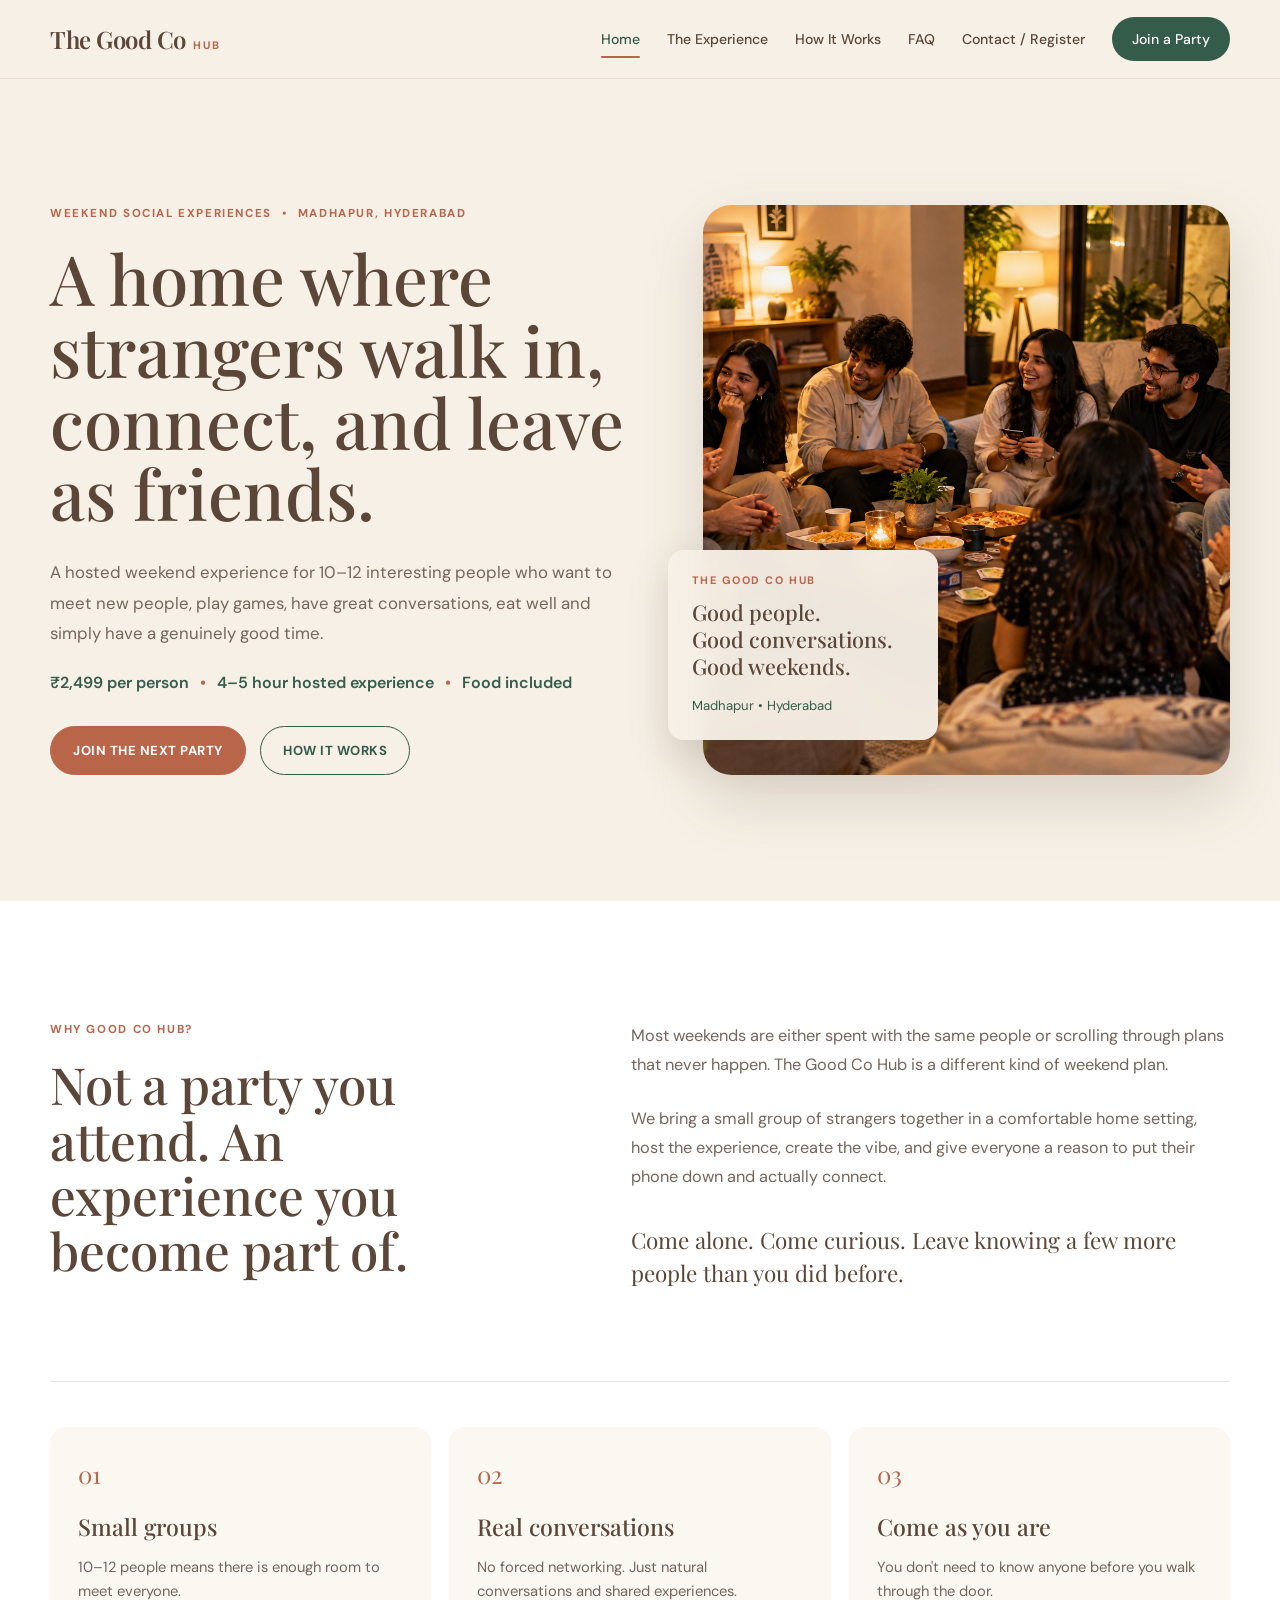
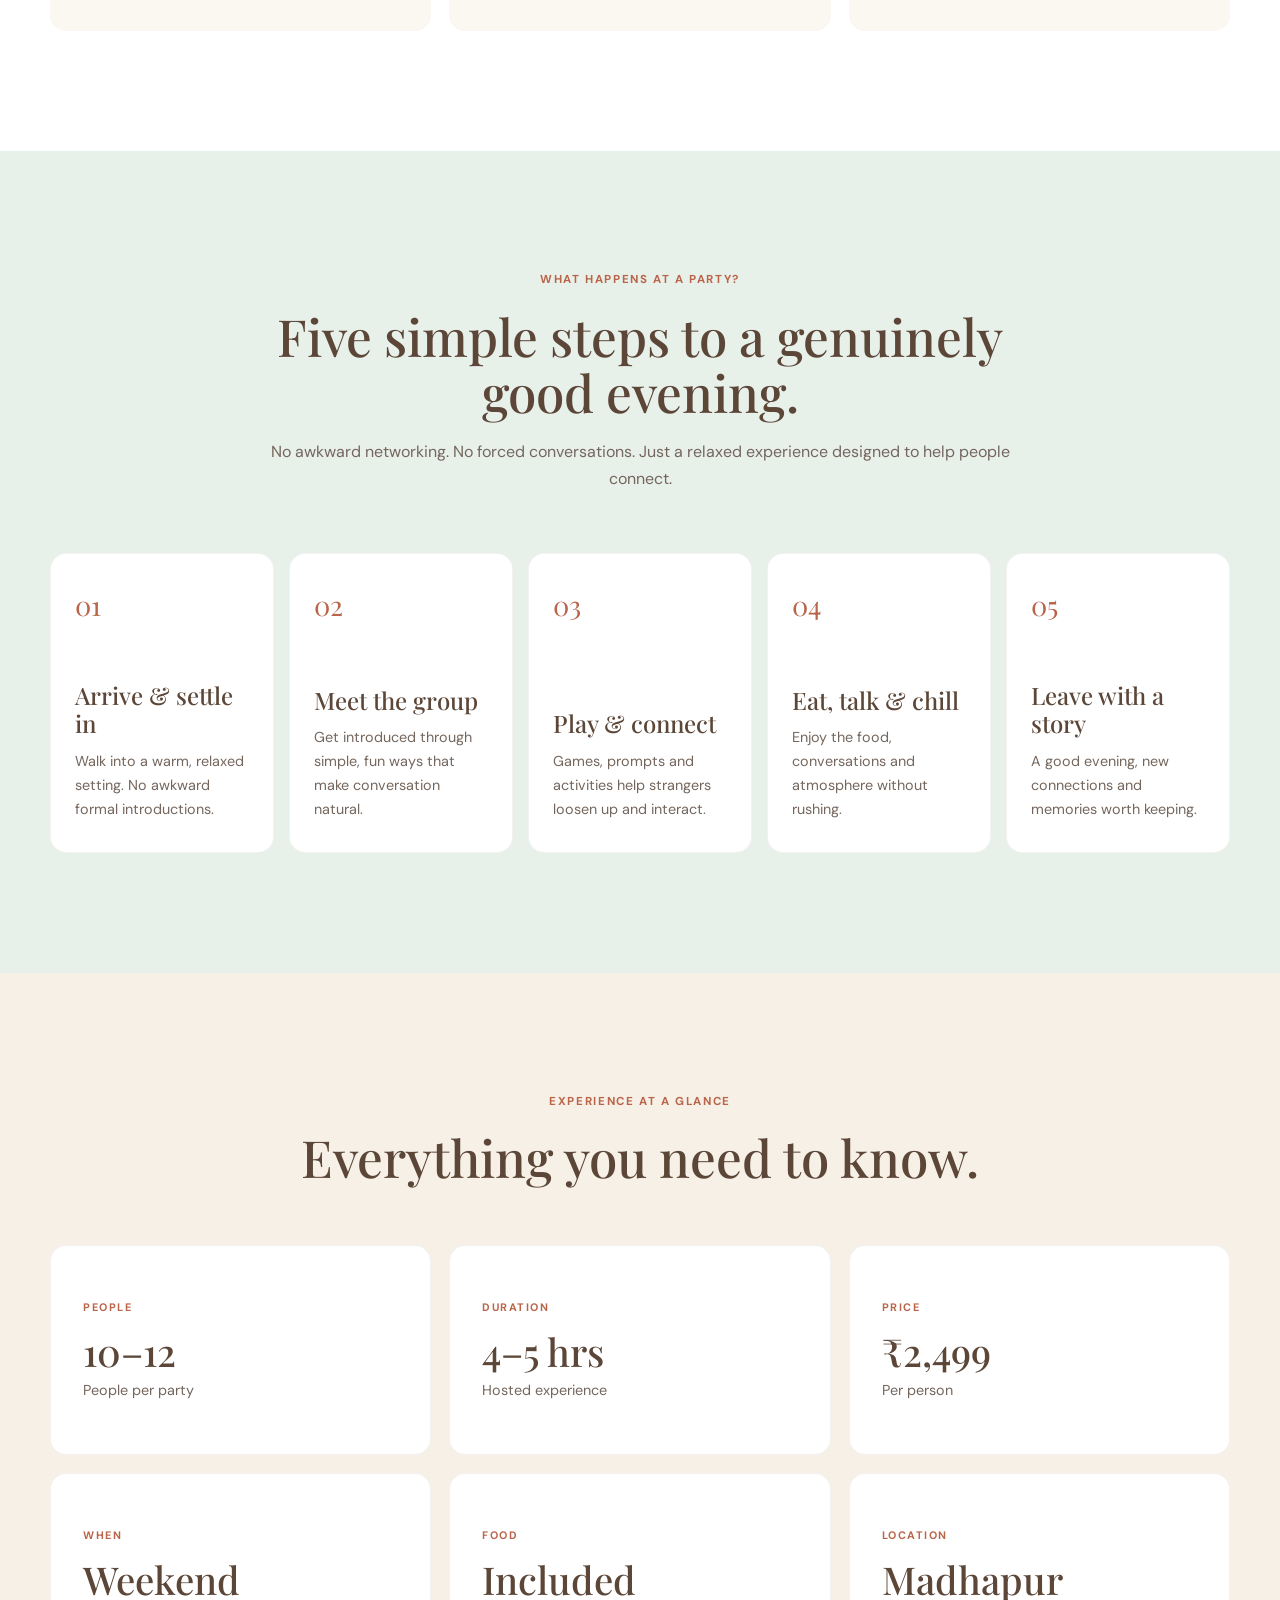
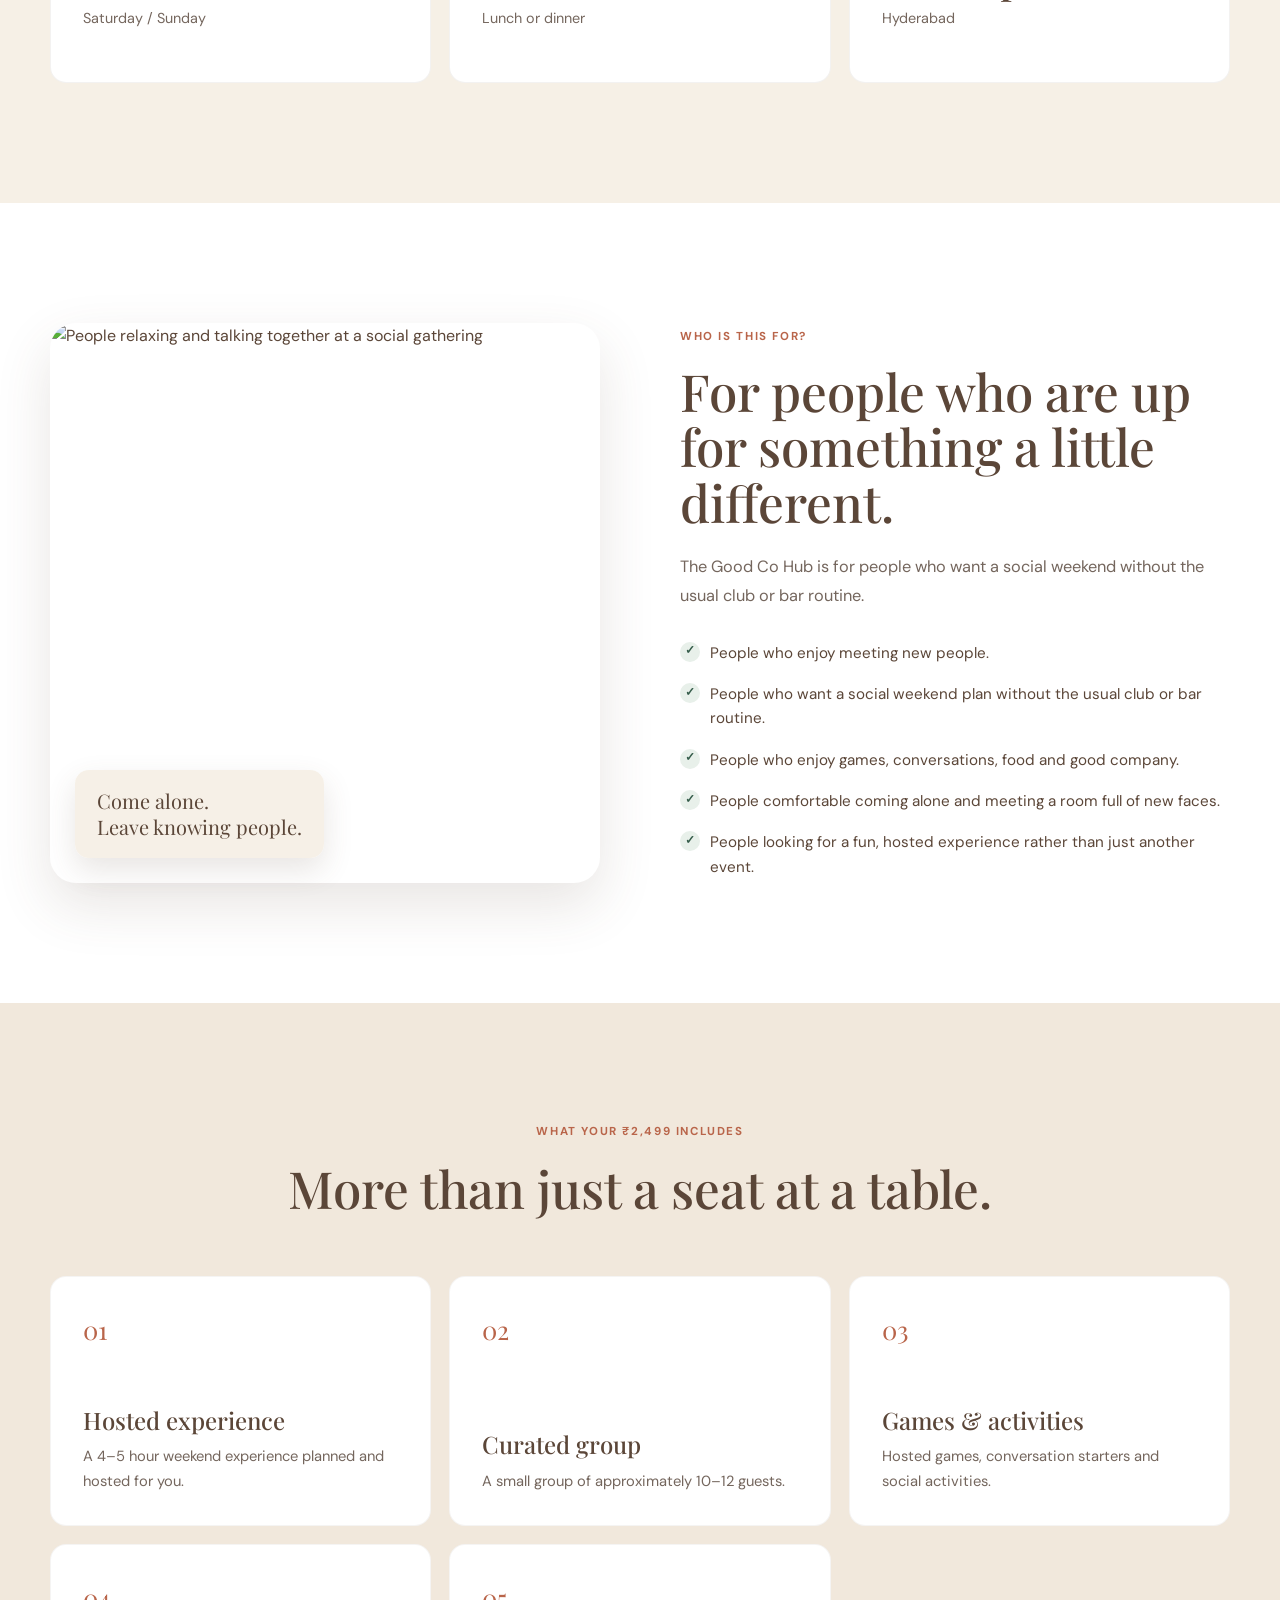
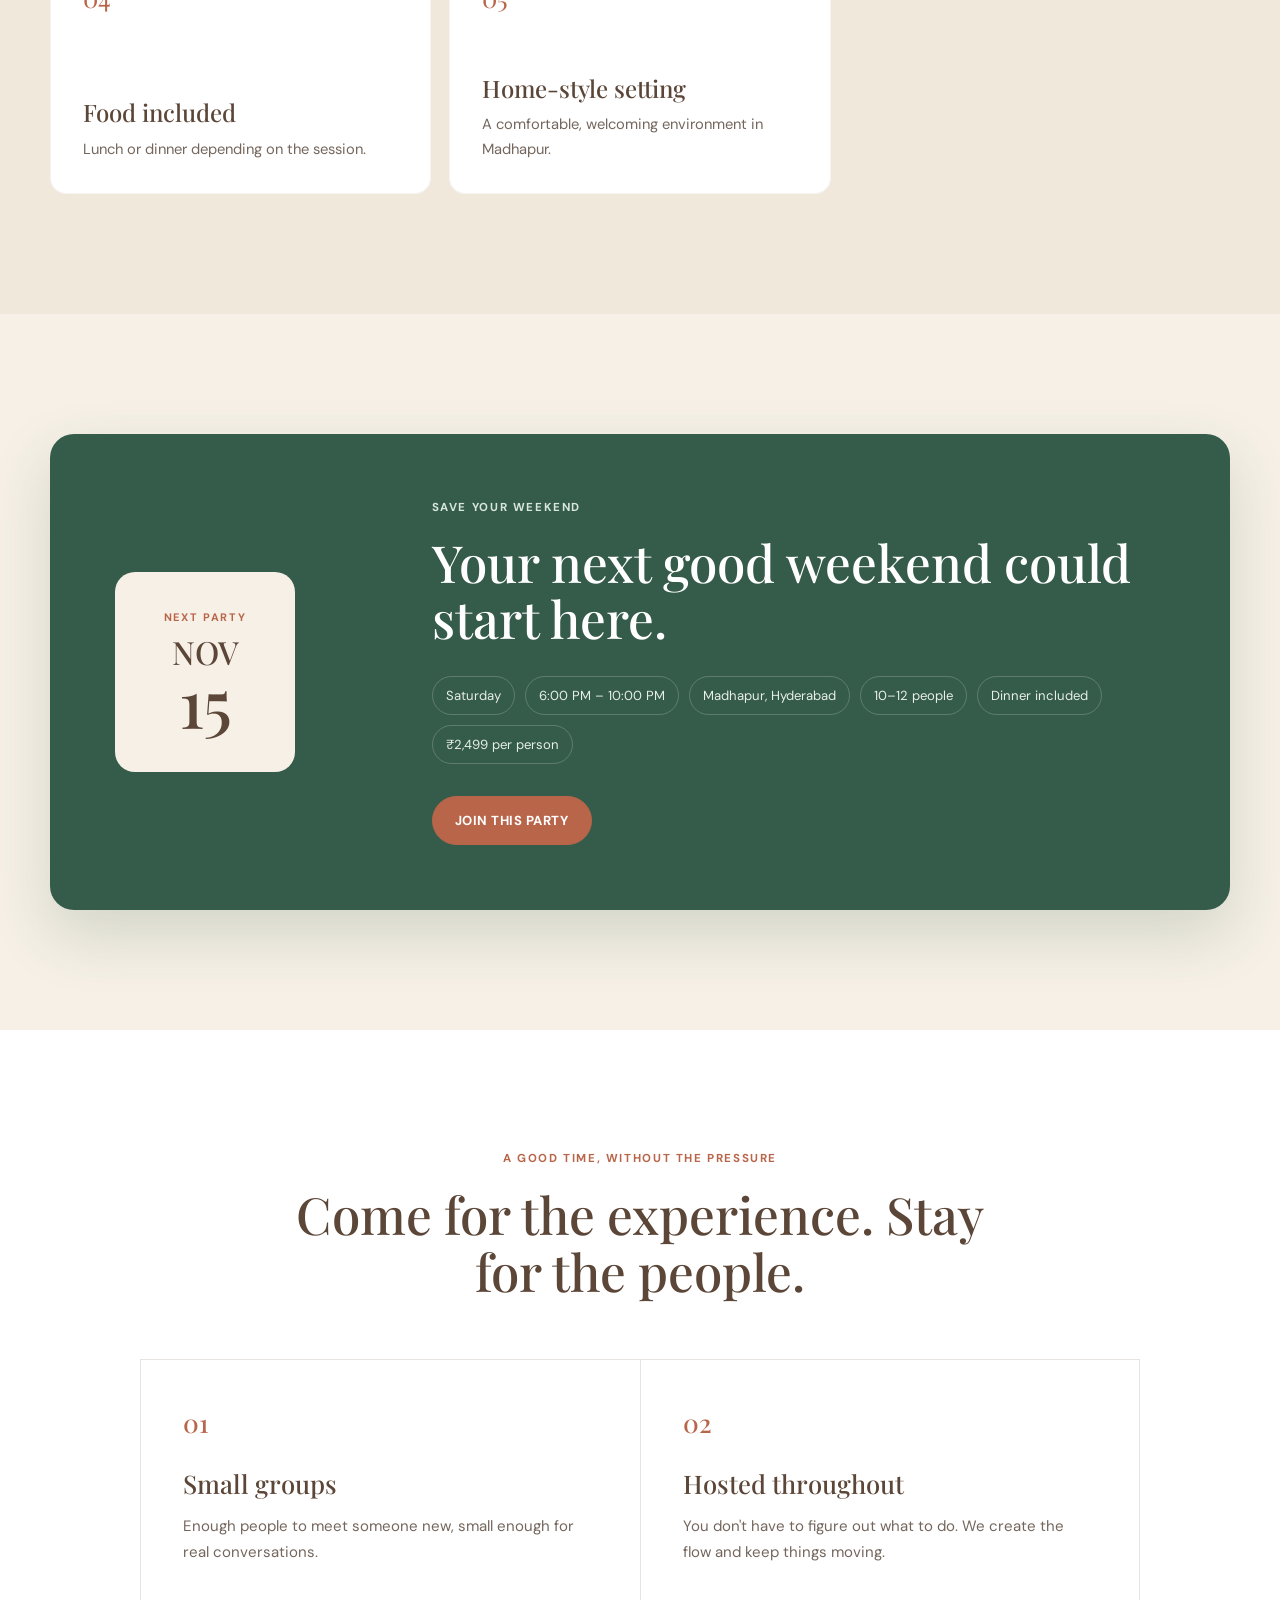
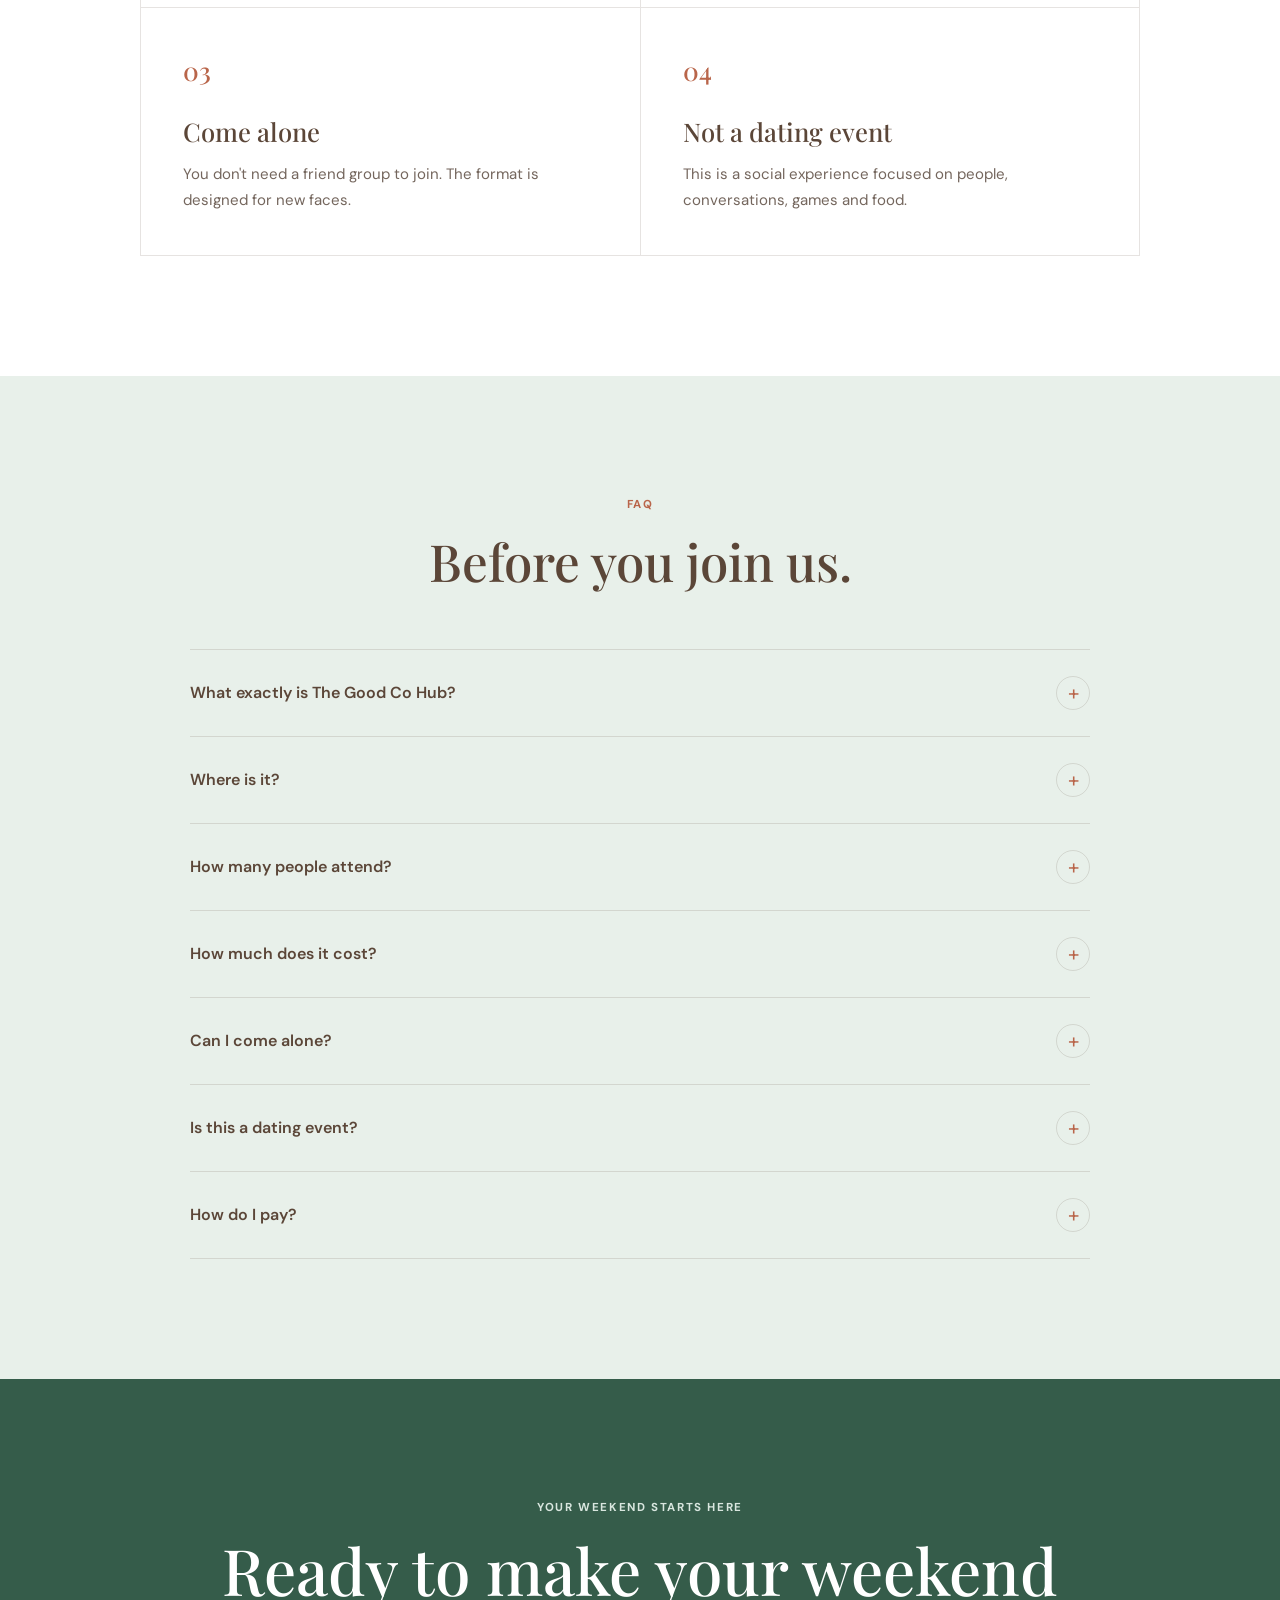
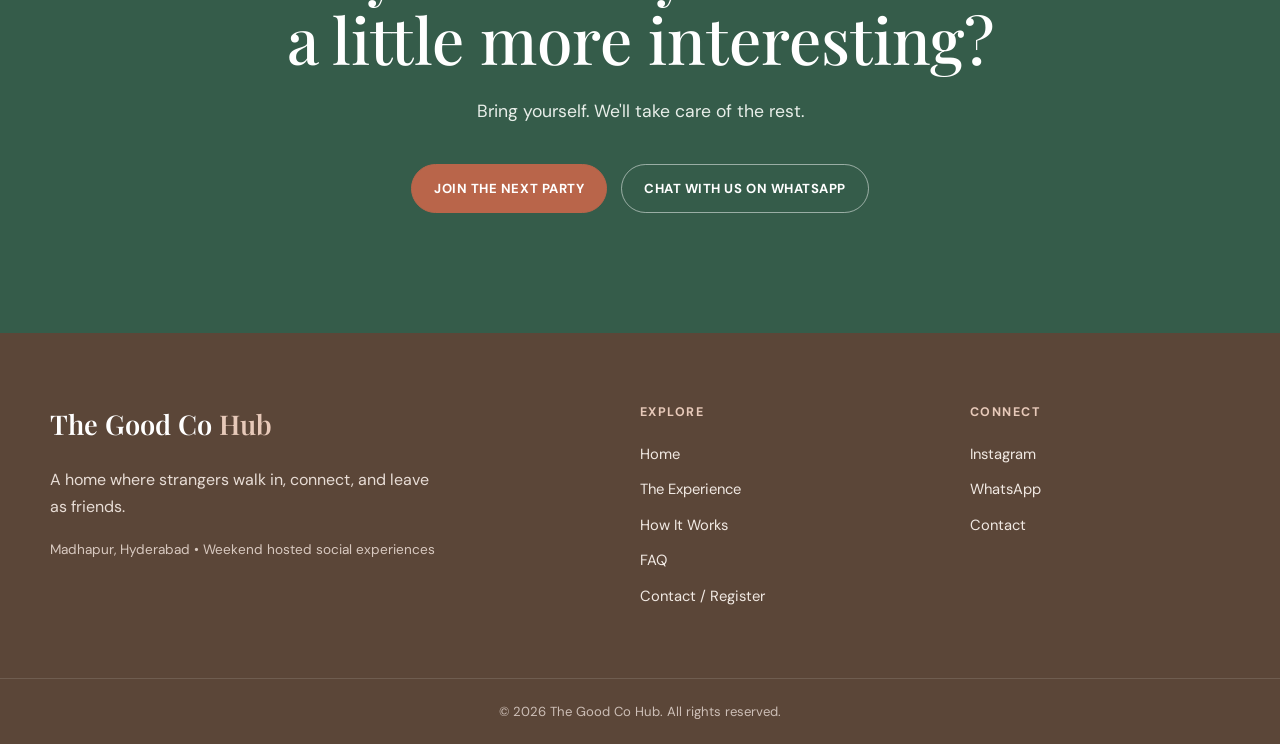
==== index.html @ 19912fc6 "Initial Good Co Hub website" ====
<!DOCTYPE html>
<html lang="en">

<head>

    <meta charset="UTF-8">

    <meta
        name="viewport"
        content="width=device-width, initial-scale=1.0"
    >

    <meta
        name="description"
        content="The Good Co Hub — weekend hosted social experiences in Madhapur, Hyderabad."
    >

    <title>The Good Co Hub | Weekend Social Experiences</title>


    <!-- Google Fonts -->

    <link
        rel="preconnect"
        href="https://fonts.googleapis.com"
    >

    <link
        rel="preconnect"
        href="https://fonts.gstatic.com"
        crossorigin
    >

    <link
        href="https://fonts.googleapis.com/css2?family=DM+Sans:wght@400;500;600;700&family=Playfair+Display:wght@500;600&display=swap"
        rel="stylesheet"
    >


    <!-- Main CSS -->

    <link rel="stylesheet" href="css/style.css">
    <link rel="stylesheet" href="css/responsive.css">

</head>


<body>


    <!-- =====================================================
         NAVBAR
    ====================================================== -->

    <header class="navbar">

        <div class="container nav-container">


            <!-- Logo -->

            <a
                href="index.html"
                class="brand"
            >

                <span>
                    The Good Co
                </span>

                <strong>
                    HUB
                </strong>

            </a>


            <!-- Navigation -->

            <nav class="nav-menu">

                <a
                    href="index.html"
                    class="active"
                >
                    Home
                </a>

                <a href="experience.html">
                    The Experience
                </a>

                <a href="how-it-works.html">
                    How It Works
                </a>

                <a href="faq.html">
                    FAQ
                </a>

                <a href="contact.html">
                    Contact / Register
                </a>

                <a
                    href="contact.html"
                    class="nav-cta"
                >
                    Join a Party
                </a>

            </nav>


            <!-- Mobile Menu -->

            <button
                class="menu-toggle"
                type="button"
                aria-label="Open menu"
                aria-expanded="false"
            >
                ☰
            </button>

        </div>

    </header>



    <!-- =====================================================
         MAIN CONTENT
    ====================================================== -->

    <main>


         <!-- =================================================
         HERO
         ================================================== -->

         <section class="hero">

            <div class="container hero-grid">


                <!-- HERO CONTENT -->

                <div class="hero-content">

                    <p class="section-eyebrow">

                        WEEKEND SOCIAL EXPERIENCES

                        <span>•</span>

                        MADHAPUR, HYDERABAD

                    </p>


                    <h1>

                        A home where strangers walk in,
                        connect, and leave as friends.

                    </h1>


                    <p class="hero-description">

                        A hosted weekend experience for
                        10–12 interesting people who want
                        to meet new people, play games,
                        have great conversations, eat well
                        and simply have a genuinely good time.

                    </p>


                    <p class="hero-price">

                        ₹2,499 per person

                        <span>•</span>

                        4–5 hour hosted experience

                        <span>•</span>

                        Food included

                    </p>


                    <!-- HERO BUTTONS -->

                    <div class="hero-buttons">

                        <a
                            href="contact.html"
                            class="btn btn-primary"
                        >
                            JOIN THE NEXT PARTY
                        </a>


                        <a
                            href="how-it-works.html"
                            class="btn btn-outline"
                        >
                            HOW IT WORKS
                        </a>

                    </div>

                </div>



                <!-- HERO IMAGE -->

                <div class="hero-visual">

                    <div class="hero-image-wrapper">

                        <img
                            src="assets/images/hero-good-co-hub.png"
                            alt="Friends sitting together, talking, eating and playing games"
                            class="hero-image"
                        >


                        <!-- Floating Card -->

                        <div class="hero-floating-card">

                            <span>
                                THE GOOD CO HUB
                            </span>


                            <strong>

                                Good people.<br>
                                Good conversations.<br>
                                Good weekends.

                            </strong>


                            <small>

                                Madhapur • Hyderabad

                            </small>

                        </div>

                    </div>

                </div>

            </div>

         </section>


 
         <!-- =================================================
         WHY GOOD CO HUB
         ================================================== -->

         <section class="concept">

            <div class="container">


                <!-- CONCEPT INTRO -->

                <div class="concept-grid">


                    <!-- LEFT -->

                    <div class="concept-heading">

                        <p class="section-eyebrow">

                            WHY GOOD CO HUB?

                        </p>


                        <h2>

                            Not a party you attend.
                            An experience you become
                            part of.

                        </h2>

                    </div>



                    <!-- RIGHT -->

                    <div class="concept-copy">

                        <p>

                            Most weekends are either spent
                            with the same people or scrolling
                            through plans that never happen.
                            The Good Co Hub is a different
                            kind of weekend plan.

                        </p>


                        <p>

                            We bring a small group of strangers
                            together in a comfortable home setting,
                            host the experience, create the vibe,
                            and give everyone a reason to put
                            their phone down and actually connect.

                        </p>


                        <p class="concept-closing">

                            Come alone. Come curious.
                            Leave knowing a few more people
                            than you did before.

                        </p>

                    </div>

                </div>



                <!-- CONCEPT HIGHLIGHTS -->

                <div class="concept-highlights">


                    <!-- CARD 01 -->

                    <div class="concept-highlight">

                        <span>
                            01
                        </span>

                        <h3>
                            Small groups
                        </h3>

                        <p>

                            10–12 people means there is
                            enough room to meet everyone.

                        </p>

                    </div>



                    <!-- CARD 02 -->

                    <div class="concept-highlight">

                        <span>
                            02
                        </span>

                        <h3>
                            Real conversations
                        </h3>

                        <p>

                            No forced networking.
                            Just natural conversations
                            and shared experiences.

                        </p>

                    </div>



                    <!-- CARD 03 -->

                    <div class="concept-highlight">

                        <span>
                            03
                        </span>

                        <h3>
                            Come as you are
                        </h3>

                        <p>

                            You don't need to know anyone
                            before you walk through the door.

                        </p>

                    </div>

                </div>

            </div>

         </section>
         <!-- =====================================================
         WHAT HAPPENS AT A PARTY?
         ====================================================== -->

         <section class="party-flow">

    <div class="container">


        <!-- SECTION HEADING -->

        <div class="section-heading centered">

            <p class="section-eyebrow">
                WHAT HAPPENS AT A PARTY?
            </p>

            <h2>
                Five simple steps to a genuinely good evening.
            </h2>

            <p>
                No awkward networking. No forced conversations.
                Just a relaxed experience designed to help people connect.
            </p>

        </div>



        <!-- PARTY STEPS -->

        <div class="party-grid">


            <!-- STEP 01 -->

            <article class="party-card">

                <span class="party-number">
                    01
                </span>

                <h3>
                    Arrive & settle in
                </h3>

                <p>
                    Walk into a warm, relaxed setting.
                    No awkward formal introductions.
                </p>

            </article>



            <!-- STEP 02 -->

            <article class="party-card">

                <span class="party-number">
                    02
                </span>

                <h3>
                    Meet the group
                </h3>

                <p>
                    Get introduced through simple,
                    fun ways that make conversation natural.
                </p>

            </article>



            <!-- STEP 03 -->

            <article class="party-card">

                <span class="party-number">
                    03
                </span>

                <h3>
                    Play & connect
                </h3>

                <p>
                    Games, prompts and activities help
                    strangers loosen up and interact.
                </p>

            </article>



            <!-- STEP 04 -->

            <article class="party-card">

                <span class="party-number">
                    04
                </span>

                <h3>
                    Eat, talk & chill
                </h3>

                <p>
                    Enjoy the food, conversations and
                    atmosphere without rushing.
                </p>

            </article>



            <!-- STEP 05 -->

            <article class="party-card">

                <span class="party-number">
                    05
                </span>

                <h3>
                    Leave with a story
                </h3>

                <p>
                    A good evening, new connections
                    and memories worth keeping.
                </p>

            </article>

        </div>

    </div>

         </section>


         <!-- =====================================================
         EXPERIENCE AT A GLANCE
         ====================================================== -->

         <section class="glance">

    <div class="container">


        <!-- SECTION HEADING -->

        <div class="section-heading centered">

            <p class="section-eyebrow">
                EXPERIENCE AT A GLANCE
            </p>

            <h2>
                Everything you need to know.
            </h2>

        </div>


        <!-- GLANCE CARDS -->

        <div class="glance-grid">


            <!-- PEOPLE -->

            <article class="glance-card">

                <span>
                    PEOPLE
                </span>

                <h3>
                    10–12
                </h3>

                <p>
                    People per party
                </p>

            </article>


            <!-- DURATION -->

            <article class="glance-card">

                <span>
                    DURATION
                </span>

                <h3>
                    4–5 hrs
                </h3>

                <p>
                    Hosted experience
                </p>

            </article>


            <!-- PRICE -->

            <article class="glance-card">

                <span>
                    PRICE
                </span>

                <h3>
                    ₹2,499
                </h3>

                <p>
                    Per person
                </p>

            </article>


            <!-- WHEN -->

            <article class="glance-card">

                <span>
                    WHEN
                </span>

                <h3>
                    Weekend
                </h3>

                <p>
                    Saturday / Sunday
                </p>

            </article>


            <!-- FOOD -->

            <article class="glance-card">

                <span>
                    FOOD
                </span>

                <h3>
                    Included
                </h3>

                <p>
                    Lunch or dinner
                </p>

            </article>


            <!-- LOCATION -->

            <article class="glance-card">

                <span>
                    LOCATION
                </span>

                <h3>
                    Madhapur
                </h3>

                <p>
                    Hyderabad
                </p>

            </article>

        </div>

    </div>

         </section>


         <!-- =====================================================
         WHO IS THIS FOR?
         ====================================================== -->

         <section class="audience">

    <div class="container audience-grid">


        <!-- IMAGE -->

        <div class="audience-visual">

            <div class="audience-photo">

                <img
                    src="assets/images/audience-good-co-hub.png"
                    alt="People relaxing and talking together at a social gathering"
                >

                <div class="audience-photo-caption">

                    Come alone.<br>
                    Leave knowing people.

                </div>

            </div>

        </div>



        <!-- CONTENT -->

        <div class="audience-content">

            <p class="section-eyebrow">
                WHO IS THIS FOR?
            </p>


            <h2>
                For people who are up for
                something a little different.
            </h2>


            <p class="audience-intro">

                The Good Co Hub is for people who want
                a social weekend without the usual club
                or bar routine.

            </p>


            <ul class="audience-list">

                <li>
                    People who enjoy meeting new people.
                </li>

                <li>
                    People who want a social weekend plan
                    without the usual club or bar routine.
                </li>

                <li>
                    People who enjoy games, conversations,
                    food and good company.
                </li>

                <li>
                    People comfortable coming alone and
                    meeting a room full of new faces.
                </li>

                <li>
                    People looking for a fun, hosted
                    experience rather than just another event.
                </li>

            </ul>

        </div>

    </div>

         </section>

         <!-- =====================================================
         WHAT YOUR ₹2,499 INCLUDES
         ====================================================== -->

         <section class="included">

    <div class="container">


        <!-- SECTION HEADING -->

        <div class="section-heading centered">

            <p class="section-eyebrow">
                WHAT YOUR ₹2,499 INCLUDES
            </p>

            <h2>
                More than just a seat at a table.
            </h2>

        </div>


        <!-- INCLUDED GRID -->

        <div class="included-grid">


            <!-- 01 -->

            <article class="included-card">

                <span class="included-number">
                    01
                </span>

                <h3>
                    Hosted experience
                </h3>

                <p>
                    A 4–5 hour weekend experience
                    planned and hosted for you.
                </p>

            </article>


            <!-- 02 -->

            <article class="included-card">

                <span class="included-number">
                    02
                </span>

                <h3>
                    Curated group
                </h3>

                <p>
                    A small group of approximately
                    10–12 guests.
                </p>

            </article>


            <!-- 03 -->

            <article class="included-card">

                <span class="included-number">
                    03
                </span>

                <h3>
                    Games & activities
                </h3>

                <p>
                    Hosted games, conversation starters
                    and social activities.
                </p>

            </article>


            <!-- 04 -->

            <article class="included-card">

                <span class="included-number">
                    04
                </span>

                <h3>
                    Food included
                </h3>

                <p>
                    Lunch or dinner depending
                    on the session.
                </p>

            </article>


            <!-- 05 -->

            <article class="included-card">

                <span class="included-number">
                    05
                </span>

                <h3>
                    Home-style setting
                </h3>

                <p>
                    A comfortable, welcoming
                    environment in Madhapur.
                </p>

            </article>

        </div>

    </div>

         </section> 
        
         <!-- =====================================================
         UPCOMING PARTY
         ====================================================== -->

         <section class="upcoming">

    <div class="container">

        <div class="upcoming-card">


            <!-- DATE -->

            <div class="upcoming-date">

                <span>
                    NEXT PARTY
                </span>

                <strong>
                    NOV
                </strong>

                <b>
                    15
                </b>

            </div>



            <!-- CONTENT -->

            <div class="upcoming-content">

                <p class="section-eyebrow">
                    SAVE YOUR WEEKEND
                </p>

                <h2>
                    Your next good weekend
                    could start here.
                </h2>


                <!-- DETAILS -->

                <div class="upcoming-details">

                    <span>
                        Saturday
                    </span>

                    <span>
                        6:00 PM – 10:00 PM
                    </span>

                    <span>
                        Madhapur, Hyderabad
                    </span>

                    <span>
                        10–12 people
                    </span>

                    <span>
                        Dinner included
                    </span>

                    <span>
                        ₹2,499 per person
                    </span>

                </div>


                <a
                    href="contact.html"
                    class="btn btn-primary"
                >
                    JOIN THIS PARTY
                </a>

            </div>

        </div>

    </div>

         </section>

         <!-- =====================================================
         TRUST / COMFORT
         ====================================================== -->

         <section class="trust">

    <div class="container">


        <!-- SECTION HEADING -->

        <div class="section-heading centered">

            <p class="section-eyebrow">
                A GOOD TIME, WITHOUT THE PRESSURE
            </p>

            <h2>
                Come for the experience.
                Stay for the people.
            </h2>

        </div>


        <!-- TRUST GRID -->

        <div class="trust-grid">


            <!-- 01 -->

            <article class="trust-item">

                <strong>
                    01
                </strong>

                <h3>
                    Small groups
                </h3>

                <p>
                    Enough people to meet someone new,
                    small enough for real conversations.
                </p>

            </article>


            <!-- 02 -->

            <article class="trust-item">

                <strong>
                    02
                </strong>

                <h3>
                    Hosted throughout
                </h3>

                <p>
                    You don't have to figure out what to do.
                    We create the flow and keep things moving.
                </p>

            </article>


            <!-- 03 -->

            <article class="trust-item">

                <strong>
                    03
                </strong>

                <h3>
                    Come alone
                </h3>

                <p>
                    You don't need a friend group to join.
                    The format is designed for new faces.
                </p>

            </article>


            <!-- 04 -->

            <article class="trust-item">

                <strong>
                    04
                </strong>

                <h3>
                    Not a dating event
                </h3>

                <p>
                    This is a social experience focused
                    on people, conversations, games and food.
                </p>

            </article>

        </div>

    </div>

         </section>

         <!-- =====================================================
         FAQ
         ====================================================== -->

         <section class="faq">

    <div class="container">


        <!-- HEADING -->

        <div class="section-heading centered">

            <p class="section-eyebrow">
                FAQ
            </p>

            <h2>
                Before you join us.
            </h2>

        </div>


        <!-- FAQ LIST -->

        <div class="faq-list">


            <!-- QUESTION 01 -->

            <div class="faq-item">

                <button
                    class="faq-question"
                    type="button"
                >

                    <span>
                        What exactly is The Good Co Hub?
                    </span>

                    <span class="faq-icon">
                        +
                    </span>

                </button>

                <div class="faq-answer">

                    <p>
                        A hosted weekend social experience
                        where a small group of strangers come
                        together to meet, play games, eat,
                        talk and have a good time in a
                        comfortable home setting.
                    </p>

                </div>

            </div>



            <!-- QUESTION 02 -->

            <div class="faq-item">

                <button
                    class="faq-question"
                    type="button"
                >

                    <span>
                        Where is it?
                    </span>

                    <span class="faq-icon">
                        +
                    </span>

                </button>

                <div class="faq-answer">

                    <p>
                        Madhapur, Hyderabad. Exact address
                        and arrival details are shared with
                        confirmed guests.
                    </p>

                </div>

            </div>



            <!-- QUESTION 03 -->

            <div class="faq-item">

                <button
                    class="faq-question"
                    type="button"
                >

                    <span>
                        How many people attend?
                    </span>

                    <span class="faq-icon">
                        +
                    </span>

                </button>

                <div class="faq-answer">

                    <p>
                        Typically 10–12 guests per
                        hosted session.
                    </p>

                </div>

            </div>



            <!-- QUESTION 04 -->

            <div class="faq-item">

                <button
                    class="faq-question"
                    type="button"
                >

                    <span>
                        How much does it cost?
                    </span>

                    <span class="faq-icon">
                        +
                    </span>

                </button>

                <div class="faq-answer">

                    <p>
                        ₹2,499 per person.
                    </p>

                </div>

            </div>



            <!-- QUESTION 05 -->

            <div class="faq-item">

                <button
                    class="faq-question"
                    type="button"
                >

                    <span>
                        Can I come alone?
                    </span>

                    <span class="faq-icon">
                        +
                    </span>

                </button>

                <div class="faq-answer">

                    <p>
                        Yes. In fact, the format is designed
                        so you can come alone and meet the
                        rest of the group.
                    </p>

                </div>

            </div>



            <!-- QUESTION 06 -->

            <div class="faq-item">

                <button
                    class="faq-question"
                    type="button"
                >

                    <span>
                        Is this a dating event?
                    </span>

                    <span class="faq-icon">
                        +
                    </span>

                </button>

                <div class="faq-answer">

                    <p>
                        No. It is a social experience.
                        The focus is on meeting people,
                        conversations, games, food and
                        having a good weekend.
                    </p>

                </div>

            </div>



            <!-- QUESTION 07 -->

            <div class="faq-item">

                <button
                    class="faq-question"
                    type="button"
                >

                    <span>
                        How do I pay?
                    </span>

                    <span class="faq-icon">
                        +
                    </span>

                </button>

                <div class="faq-answer">

                    <p>
                        For the initial version, there is
                        no payment gateway on the website.
                        Register or enquire first; once
                        your spot is confirmed, payment
                        instructions will be shared.
                    </p>

                </div>

            </div>

        </div>

    </div>

         </section>
          
         <!-- =====================================================
         FINAL CTA
         ====================================================== -->

         <section class="final-cta">

    <div class="container final-cta-content">

        <p class="section-eyebrow">
            YOUR WEEKEND STARTS HERE
        </p>

        <h2>
            Ready to make your weekend
            a little more interesting?
        </h2>

        <p>
            Bring yourself. We'll take care of the rest.
        </p>


        <div class="final-cta-buttons">

            <a
                href="contact.html"
                class="btn btn-primary"
            >
                JOIN THE NEXT PARTY
            </a>

            <a
                href="https://wa.me/916302106405"
                target="_blank"
                rel="noopener"
                class="btn btn-outline"
            >
                CHAT WITH US ON WHATSAPP
            </a>

        </div>

    </div>

         </section>

    </main>

         <!-- =====================================================
         FOOTER
         ====================================================== -->

         <footer class="site-footer">

    <div class="container footer-content">


        <!-- BRAND -->

        <div class="footer-brand">

            <a
                href="index.html"
                class="footer-logo"
            >
                The Good Co
                <span>Hub</span>
            </a>

            <p>
                A home where strangers walk in,
                connect, and leave as friends.
            </p>

            <span>
                Madhapur, Hyderabad •
                Weekend hosted social experiences
            </span>

        </div>


        <!-- LINKS -->

        <div class="footer-links">

            <h4>
                Explore
            </h4>

            <a href="index.html">
                Home
            </a>

            <a href="experience.html">
                The Experience
            </a>

            <a href="how-it-works.html">
                How It Works
            </a>

            <a href="faq.html">
                FAQ
            </a>

            <a href="contact.html">
                Contact / Register
            </a>

        </div>


        <!-- CONNECT -->

        <div class="footer-social">

            <h4>
                Connect
            </h4>

            <a href="#">
                Instagram
            </a>

            <a
                href="https://wa.me/916302106405"
                target="_blank"
                rel="noopener"
            >
                WhatsApp
            </a>

            <a href="contact.html">
                Contact
            </a>

        </div>

    </div>


    <!-- FOOTER BOTTOM -->

    <div class="footer-bottom">

        <div class="container">

            <p>
                © 2026 The Good Co Hub.
                All rights reserved.
            </p>

        </div>

    </div>

         </footer>



    <!-- =====================================================
         JAVASCRIPT
    ====================================================== -->

    <script src="js/script.js"></script>


</body>

</html>
---- css/style.css ----
/* =========================================================
   THE GOOD CO HUB
   STEP 1 — FOUNDATION + HERO
========================================================= */


/* =========================================================
   1. DESIGN VARIABLES
========================================================= */

:root {

    --cream: #F6F0E6;

    --forest: #355C4A;

    --terracotta: #B9654A;

    --brown: #5B4638;

    --white: #FFFFFF;

    --black: #1E1E1E;

    --light-cream: #FBF8F2;

    --border: rgba(91, 70, 56, 0.15);

    --serif: "Playfair Display", Georgia, serif;

    --sans: "DM Sans", Arial, sans-serif;

    --container: 1180px;

    --radius-sm: 8px;

    --radius-md: 16px;

    --radius-lg: 24px;

    --transition: 0.3s ease;
}


/* =========================================================
   2. RESET
========================================================= */

* {
    margin: 0;
    padding: 0;
    box-sizing: border-box;
}

html {
    scroll-behavior: smooth;
}

body {
    font-family: var(--sans);
    background: var(--cream);
    color: var(--brown);
    line-height: 1.6;
}

img {
    max-width: 100%;
    display: block;
}

a {
    text-decoration: none;
    color: inherit;
}

button,
input,
textarea,
select {
    font: inherit;
}


/* =========================================================
   3. CONTAINER
========================================================= */

.container {
    width: min(100% - 40px, var(--container));
    margin-inline: auto;
}


/* =========================================================
   4. NAVBAR
========================================================= */

.navbar {
    position: sticky;
    top: 0;
    z-index: 1000;

    width: 100%;

    background: rgba(246, 240, 230, 0.97);

    border-bottom: 1px solid rgba(91, 70, 56, 0.10);

    transition: all 0.3s ease;
}

.navbar.scrolled {
    background: rgba(246, 240, 230, 0.92);

    box-shadow:
        0 8px 30px rgba(91, 70, 56, 0.10);

    backdrop-filter: blur(12px);
}


/* =========================================================
   NAV CONTAINER
========================================================= */

.nav-container {
    min-height: 78px;

    display: flex;
    align-items: center;
    justify-content: space-between;

    gap: 30px;
}


/* =========================================================
   LOGO
========================================================= */

.brand {
    display: flex;
    align-items: baseline;

    gap: 7px;

    white-space: nowrap;
}

.brand span {
    font-family: var(--serif);

    font-size: 1.5rem;

    font-weight: 600;

    letter-spacing: -0.02em;

    color: var(--brown);
}

.brand strong {
    font-size: 0.68rem;

    font-weight: 700;

    letter-spacing: 0.18em;

    color: var(--terracotta);
}


/* =========================================================
   NAVIGATION
========================================================= */

.nav-menu {
    display: flex;

    align-items: center;

    gap: 27px;
}

.nav-menu a {
    position: relative;

    padding: 8px 0;

    font-size: 0.88rem;

    font-weight: 500;

    color: var(--brown);

    transition: color 0.3s ease;
}

.nav-menu a:hover {
    color: var(--terracotta);
}


/* =========================================================
   ACTIVE LINK
========================================================= */

.nav-menu a.active {
    color: var(--forest);
}

.nav-menu a.active::after {
    content: "";

    position: absolute;

    left: 0;
    right: 0;
    bottom: 0;

    height: 2px;

    border-radius: 10px;

    background: var(--terracotta);
}


/* =========================================================
   JOIN BUTTON
========================================================= */

.nav-menu .nav-cta {
    padding: 11px 20px;

    border-radius: 999px;

    background: var(--forest);

    color: var(--white) !important;

    transition:
        background 0.3s ease,
        transform 0.3s ease;
}

.nav-menu .nav-cta::after {
    display: none;
}

.nav-menu .nav-cta:hover {
    background: var(--terracotta);

    color: var(--white) !important;

    transform: translateY(-2px);
}


/* =========================================================
   MOBILE MENU BUTTON
========================================================= */

.menu-toggle {
    display: none;

    width: 42px;
    height: 42px;

    border: 1px solid var(--border);

    border-radius: 50%;

    background: transparent;

    color: var(--brown);

    font-size: 1.25rem;

    cursor: pointer;

    transition: var(--transition);
}

.menu-toggle:hover {
    background: var(--forest);

    border-color: var(--forest);

    color: var(--white);
}

/* =========================================================
   4. NAVBAR
========================================================= */

.navbar {
    position: sticky;
    top: 0;
    z-index: 1000;

    width: 100%;

    background: rgba(246, 240, 230, 0.97);

    border-bottom: 1px solid rgba(91, 70, 56, 0.10);

    transition: all 0.3s ease;
}

.navbar.scrolled {
    background: rgba(246, 240, 230, 0.92);

    box-shadow:
        0 8px 30px rgba(91, 70, 56, 0.10);

    backdrop-filter: blur(12px);
}


/* =========================================================
   NAV CONTAINER
========================================================= */

.nav-container {
    min-height: 78px;

    display: flex;
    align-items: center;
    justify-content: space-between;

    gap: 30px;
}


/* =========================================================
   LOGO
========================================================= */

.brand {
    display: flex;
    align-items: baseline;

    gap: 7px;

    white-space: nowrap;
}

.brand span {
    font-family: var(--serif);

    font-size: 1.5rem;

    font-weight: 600;

    letter-spacing: -0.02em;

    color: var(--brown);
}

.brand strong {
    font-size: 0.68rem;

    font-weight: 700;

    letter-spacing: 0.18em;

    color: var(--terracotta);
}


/* =========================================================
   NAVIGATION
========================================================= */

.nav-menu {
    display: flex;

    align-items: center;

    gap: 27px;
}

.nav-menu a {
    position: relative;

    padding: 8px 0;

    font-size: 0.88rem;

    font-weight: 500;

    color: var(--brown);

    transition: color 0.3s ease;
}

.nav-menu a:hover {
    color: var(--terracotta);
}


/* =========================================================
   ACTIVE LINK
========================================================= */

.nav-menu a.active {
    color: var(--forest);
}

.nav-menu a.active::after {
    content: "";

    position: absolute;

    left: 0;
    right: 0;
    bottom: 0;

    height: 2px;

    border-radius: 10px;

    background: var(--terracotta);
}


/* =========================================================
   JOIN BUTTON
========================================================= */

.nav-menu .nav-cta {
    padding: 11px 20px;

    border-radius: 999px;

    background: var(--forest);

    color: var(--white) !important;

    transition:
        background 0.3s ease,
        transform 0.3s ease;
}

.nav-menu .nav-cta::after {
    display: none;
}

.nav-menu .nav-cta:hover {
    background: var(--terracotta);

    color: var(--white) !important;

    transform: translateY(-2px);
}


/* =========================================================
   MOBILE MENU BUTTON
========================================================= */

.menu-toggle {
    display: none;

    width: 42px;
    height: 42px;

    border: 1px solid var(--border);

    border-radius: 50%;

    background: transparent;

    color: var(--brown);

    font-size: 1.25rem;

    cursor: pointer;

    transition: var(--transition);
}

.menu-toggle:hover {
    background: var(--forest);

    border-color: var(--forest);

    color: var(--white);
}
/* =========================================================
   4. NAVBAR
========================================================= */

.navbar {
    position: sticky;
    top: 0;
    z-index: 1000;

    width: 100%;

    background: rgba(246, 240, 230, 0.97);

    border-bottom: 1px solid rgba(91, 70, 56, 0.10);

    transition: all 0.3s ease;
}

.navbar.scrolled {
    background: rgba(246, 240, 230, 0.92);

    box-shadow:
        0 8px 30px rgba(91, 70, 56, 0.10);

    backdrop-filter: blur(12px);
}


/* =========================================================
   NAV CONTAINER
========================================================= */

.nav-container {
    min-height: 78px;

    display: flex;
    align-items: center;
    justify-content: space-between;

    gap: 30px;
}


/* =========================================================
   LOGO
========================================================= */

.brand {
    display: flex;
    align-items: baseline;

    gap: 7px;

    white-space: nowrap;
}

.brand span {
    font-family: var(--serif);

    font-size: 1.5rem;

    font-weight: 600;

    letter-spacing: -0.02em;

    color: var(--brown);
}

.brand strong {
    font-size: 0.68rem;

    font-weight: 700;

    letter-spacing: 0.18em;

    color: var(--terracotta);
}


/* =========================================================
   NAVIGATION
========================================================= */

.nav-menu {
    display: flex;

    align-items: center;

    gap: 27px;
}

.nav-menu a {
    position: relative;

    padding: 8px 0;

    font-size: 0.88rem;

    font-weight: 500;

    color: var(--brown);

    transition: color 0.3s ease;
}

.nav-menu a:hover {
    color: var(--terracotta);
}


/* =========================================================
   ACTIVE LINK
========================================================= */

.nav-menu a.active {
    color: var(--forest);
}

.nav-menu a.active::after {
    content: "";

    position: absolute;

    left: 0;
    right: 0;
    bottom: 0;

    height: 2px;

    border-radius: 10px;

    background: var(--terracotta);
}


/* =========================================================
   JOIN BUTTON
========================================================= */

.nav-menu .nav-cta {
    padding: 11px 20px;

    border-radius: 999px;

    background: var(--forest);

    color: var(--white) !important;

    transition:
        background 0.3s ease,
        transform 0.3s ease;
}

.nav-menu .nav-cta::after {
    display: none;
}

.nav-menu .nav-cta:hover {
    background: var(--terracotta);

    color: var(--white) !important;

    transform: translateY(-2px);
}


/* =========================================================
   MOBILE MENU BUTTON
========================================================= */

.menu-toggle {
    display: none;

    width: 42px;
    height: 42px;

    border: 1px solid var(--border);

    border-radius: 50%;

    background: transparent;

    color: var(--brown);

    font-size: 1.25rem;

    cursor: pointer;

    transition: var(--transition);
}

.menu-toggle:hover {
    background: var(--forest);

    border-color: var(--forest);

    color: var(--white);
}

/* =========================================================
   5. GENERAL EYEBROW
========================================================= */

.section-eyebrow {
    margin-bottom: 18px;

    font-size: 0.72rem;
    font-weight: 700;

    letter-spacing: 0.14em;

    color: var(--terracotta);
}

.section-eyebrow span {
    margin: 0 5px;
}


/* =========================================================
   6. BUTTONS
========================================================= */

.btn {
    display: inline-flex;

    align-items: center;
    justify-content: center;

    min-height: 48px;

    padding: 13px 22px;

    border-radius: 999px;

    font-size: 0.82rem;
    font-weight: 700;

    letter-spacing: 0.04em;

    transition: var(--transition);
}

.btn-primary {
    background: var(--terracotta);
    color: var(--white);

    border: 1px solid var(--terracotta);
}

.btn-primary:hover {
    background: #A9553D;
    border-color: #A9553D;

    transform: translateY(-2px);
}

.btn-outline {
    background: transparent;

    color: var(--forest);

    border: 1px solid var(--forest);
}

.btn-outline:hover {
    background: var(--forest);
    color: var(--white);

    transform: translateY(-2px);
}


/* =========================================================
   7. HERO
========================================================= */

.hero {
    min-height: calc(100vh - 78px);

    display: flex;
    align-items: center;

    padding: 80px 0;

    background: var(--cream);
}

.hero-grid {
    display: grid;

    grid-template-columns: 1.05fr 0.95fr;

    gap: 70px;

    align-items: center;
}


/* Hero content */

.hero-content {
    max-width: 680px;
}

.hero h1 {
    font-family: var(--serif);

    font-size: clamp(3.2rem, 5.4vw, 5.4rem);

    line-height: 1.04;

    font-weight: 500;

    color: var(--brown);

    margin-bottom: 28px;
}

.hero-description {
    max-width: 650px;

    font-size: 1.05rem;

    line-height: 1.8;

    color: #74665D;

    margin-bottom: 22px;
}

.hero-price {
    margin-bottom: 30px;

    font-weight: 600;

    color: var(--forest);
}

.hero-price span {
    margin: 0 7px;

    color: var(--terracotta);
}

.hero-buttons {
    display: flex;

    gap: 14px;

    flex-wrap: wrap;
}

/* =========================================================
   8. HERO VISUAL
========================================================= */

.hero-visual {
    position: relative;
}

.hero-image-wrapper {
    position: relative;
}

.hero-image {
    width: 100%;
    height: 570px;

    object-fit: cover;

    display: block;

    border-radius: 28px;

    box-shadow:
        0 25px 60px rgba(91, 70, 56, 0.18);
}


/* =========================================================
   HERO FLOATING CARD
========================================================= */

.hero-floating-card {
    position: absolute;

    left: -35px;
    bottom: 35px;

    width: 270px;

    padding: 22px 24px;

    background: rgba(246, 240, 230, 0.96);

    border-radius: 16px;

    box-shadow:
        0 15px 40px rgba(91, 70, 56, 0.18);

    backdrop-filter: blur(10px);
}

.hero-floating-card span {
    display: block;

    margin-bottom: 10px;

    font-size: 0.68rem;

    font-weight: 700;

    letter-spacing: 0.14em;

    color: var(--terracotta);
}

.hero-floating-card strong {
    display: block;

    font-family: var(--serif);

    font-size: 1.35rem;

    line-height: 1.25;

    font-weight: 500;

    color: var(--brown);

    margin-bottom: 12px;
}

.hero-floating-card small {
    color: var(--forest);

    font-size: 0.82rem;
}
 


/* =========================================================
   9. MOBILE FOUNDATION
========================================================= */

@media (max-width: 900px) {

    .nav-menu {
        display: none;
    }

    .menu-toggle {
        display: block;
    }

    .hero {
        min-height: auto;

        padding: 70px 0 80px;
    }

    .hero-grid {
        grid-template-columns: 1fr;

        gap: 50px;
    }

    .hero-content {
        max-width: 100%;

        text-align: center;
    }

    .hero-description {
        margin-left: auto;
        margin-right: auto;
    }

    .hero-buttons {
        justify-content: center;
    }

    .hero-placeholder {
        min-height: 500px;
    }
}


    /* =========================================================
   MOBILE
========================================================= */

@media (max-width: 900px) {

    .nav-menu {
        display: none;
    }

    .menu-toggle {
        display: block;
    }

    .hero {
        min-height: auto;
        padding: 70px 0 80px;
    }

    .hero-grid {
        grid-template-columns: 1fr;
        gap: 50px;
    }

    .hero-content {
        max-width: 100%;
        text-align: center;
    }

    .hero-description {
        margin-left: auto;
        margin-right: auto;
    }

    .hero-buttons {
        justify-content: center;
    }

    .hero-image {
        height: 500px;
    }

    .hero-floating-card {
        left: 20px;
        bottom: 25px;
    }
}


/* =========================================================
   SMALL PHONES
========================================================= */

@media (max-width: 600px) {

    .container {
        width: min(100% - 28px, var(--container));
    }

    .hero {
        padding: 55px 0 65px;
    }

    .hero h1 {
        font-size: 2.65rem;
    }

    .hero-image {
        height: 420px;
        border-radius: 20px;
    }

    .hero-floating-card {
        left: 12px;
        bottom: 12px;
        width: 240px;
        padding: 17px 18px;
    }

    .hero-floating-card strong {
        font-size: 1.15rem;
    }

    .hero-buttons {
        flex-direction: column;
    }

    .hero-buttons .btn {
        width: 100%;
    }
}
/* =========================================================
   STEP 4 — WHY GOOD CO HUB
========================================================= */

.concept {
    padding: 120px 0;

    background: var(--white);
}


/* =========================================================
   MAIN CONCEPT
========================================================= */

.concept-grid {
    display: grid;

    grid-template-columns: 0.9fr 1.1fr;

    gap: 90px;

    align-items: start;
}


/* Left heading */

.concept-heading h2 {
    max-width: 500px;

    font-family: var(--serif);

    font-size: clamp(2.7rem, 4vw, 4.2rem);

    line-height: 1.08;

    font-weight: 500;

    color: var(--brown);
}


/* Right content */

.concept-copy {
    max-width: 650px;
}

.concept-copy p {
    margin-bottom: 24px;

    color: #74665D;

    font-size: 1.02rem;

    line-height: 1.8;
}

.concept-copy .concept-closing {
    margin-top: 32px;

    margin-bottom: 0;

    font-family: var(--serif);

    font-size: 1.4rem;

    line-height: 1.5;

    color: var(--brown);
}


/* =========================================================
   HIGHLIGHTS
========================================================= */

.concept-highlights {
    display: grid;

    grid-template-columns: repeat(3, 1fr);

    gap: 18px;

    margin-top: 90px;

    padding-top: 45px;

    border-top: 1px solid var(--border);
}

.concept-highlight {
    padding: 28px;

    background: var(--light-cream);

    border-radius: var(--radius-md);

    transition:
        transform 0.3s ease,
        box-shadow 0.3s ease;
}

.concept-highlight:hover {
    transform: translateY(-5px);

    box-shadow:
        0 15px 35px rgba(91, 70, 56, 0.08);
}

.concept-highlight > span {
    display: block;

    margin-bottom: 15px;

    font-family: var(--serif);

    font-size: 1.5rem;

    color: var(--terracotta);
}

.concept-highlight h3 {
    margin-bottom: 9px;

    font-family: var(--serif);

    font-size: 1.45rem;

    font-weight: 500;

    color: var(--brown);
}

.concept-highlight p {
    color: #74665D;

    font-size: 0.92rem;

    line-height: 1.65;
}
/* =========================================================
   CONCEPT — MOBILE
========================================================= */

@media (max-width: 900px) {

    .concept {
        padding: 90px 0;
    }

    .concept-grid {
        grid-template-columns: 1fr;

        gap: 45px;
    }

    .concept-heading h2 {
        max-width: 700px;
    }

    .concept-copy {
        max-width: 700px;
    }

    .concept-highlights {
        grid-template-columns: 1fr;

        margin-top: 60px;
    }

}


@media (max-width: 600px) {

    .concept {
        padding: 75px 0;
    }

    .concept-heading h2 {
        font-size: 2.45rem;
    }

    .concept-copy p {
        font-size: 0.98rem;
    }

    .concept-copy .concept-closing {
        font-size: 1.25rem;
    }

    .concept-highlight {
        padding: 24px;
    }

}
/* =========================================================
   STEP 5 — PARTY FLOW
========================================================= */

.party-flow {
    padding: 120px 0;

    background: #E8F0EA;
}


/* =========================================================
   SECTION HEADING
========================================================= */

.section-heading {
    margin-bottom: 60px;
}

.section-heading.centered {
    max-width: 750px;

    margin-left: auto;
    margin-right: auto;

    text-align: center;
}

.section-heading h2 {
    font-family: var(--serif);

    font-size: clamp(2.6rem, 4vw, 4rem);

    line-height: 1.1;

    font-weight: 500;

    color: var(--brown);

    margin-bottom: 18px;
}

.section-heading > p:not(.section-eyebrow) {
    color: #74665D;

    font-size: 1rem;

    line-height: 1.7;
}


/* =========================================================
   PARTY GRID
========================================================= */

.party-grid {
    display: grid;

    grid-template-columns:
        repeat(5, 1fr);

    gap: 15px;
}


/* =========================================================
   PARTY CARD
========================================================= */

.party-card {
    min-height: 300px;

    display: flex;

    flex-direction: column;

    padding: 30px 24px;

    background: var(--white);

    border-radius: var(--radius-md);

    border: 1px solid rgba(91, 70, 56, 0.07);

    transition:
        transform 0.3s ease,
        box-shadow 0.3s ease;
}

.party-card:hover {
    transform: translateY(-7px);

    box-shadow:
        0 18px 40px rgba(91, 70, 56, 0.10);
}


/* Number */

.party-number {
    display: block;

    margin-bottom: auto;

    font-family: var(--serif);

    font-size: 1.7rem;

    color: var(--terracotta);
}


/* Heading */

.party-card h3 {
    margin-bottom: 12px;

    font-family: var(--serif);

    font-size: 1.5rem;

    line-height: 1.2;

    font-weight: 500;

    color: var(--brown);
}


/* Description */

.party-card p {
    color: #74665D;

    font-size: 0.9rem;

    line-height: 1.65;
}
/* =========================================================
   PARTY FLOW — MOBILE
========================================================= */

@media (max-width: 1100px) {

    .party-grid {
        grid-template-columns:
            repeat(3, 1fr);
    }

}


@media (max-width: 700px) {

    .party-flow {
        padding: 85px 0;
    }

    .section-heading {
        margin-bottom: 45px;
    }

    .section-heading h2 {
        font-size: 2.5rem;
    }

    .party-grid {
        grid-template-columns: 1fr;
    }

    .party-card {
        min-height: auto;

        padding: 28px;
    }

    .party-number {
        margin-bottom: 35px;
    }

}
/* =========================================================
   STEP 6 — EXPERIENCE AT A GLANCE
========================================================= */

.glance {
    padding: 120px 0;

    background: var(--cream);
}


/* =========================================================
   GLANCE GRID
========================================================= */

.glance-grid {
    display: grid;

    grid-template-columns:
        repeat(3, 1fr);

    gap: 18px;
}


/* =========================================================
   GLANCE CARD
========================================================= */

.glance-card {
    min-height: 210px;

    display: flex;

    flex-direction: column;

    justify-content: center;

    padding: 32px;

    background: var(--white);

    border-radius: var(--radius-md);

    border: 1px solid rgba(91, 70, 56, 0.07);

    transition:
        transform 0.3s ease,
        box-shadow 0.3s ease;
}

.glance-card:hover {
    transform: translateY(-6px);

    box-shadow:
        0 18px 40px rgba(91, 70, 56, 0.10);
}


/* Small label */

.glance-card > span {
    margin-bottom: 14px;

    font-size: 0.68rem;

    font-weight: 700;

    letter-spacing: 0.14em;

    color: var(--terracotta);
}


/* Main number */

.glance-card h3 {
    margin-bottom: 6px;

    font-family: var(--serif);

    font-size: 2.4rem;

    line-height: 1.1;

    font-weight: 500;

    color: var(--brown);
}


/* Description */

.glance-card p {
    color: #74665D;

    font-size: 0.9rem;
}
/* =========================================================
   GLANCE — MOBILE
========================================================= */

@media (max-width: 900px) {

    .glance {
        padding: 90px 0;
    }

    .glance-grid {
        grid-template-columns:
            repeat(2, 1fr);
    }

}


@media (max-width: 600px) {

    .glance {
        padding: 75px 0;
    }

    .glance-grid {
        grid-template-columns: 1fr;
    }

    .glance-card {
        min-height: 180px;

        padding: 28px;
    }

    .glance-card h3 {
        font-size: 2.1rem;
    }

}
/* =========================================================
   STEP 7 — WHO IS THIS FOR?
========================================================= */

.audience {
    padding: 120px 0;

    background: var(--white);
}


/* =========================================================
   AUDIENCE GRID
========================================================= */

.audience-grid {
    display: grid;

    grid-template-columns:
        1fr 1fr;

    gap: 80px;

    align-items: center;
}


/* =========================================================
   AUDIENCE IMAGE
========================================================= */

.audience-visual {
    position: relative;
}

.audience-photo {
    position: relative;
}

.audience-photo img {
    width: 100%;

    height: 560px;

    object-fit: cover;

    display: block;

    border-radius: 26px;

    box-shadow:
        0 22px 55px rgba(91, 70, 56, 0.14);
}


/* =========================================================
   IMAGE CAPTION
========================================================= */

.audience-photo-caption {
    position: absolute;

    left: 25px;
    bottom: 25px;

    padding: 18px 22px;

    background: rgba(246, 240, 230, 0.96);

    border-radius: 14px;

    font-family: var(--serif);

    font-size: 1.25rem;

    line-height: 1.3;

    color: var(--brown);

    box-shadow:
        0 12px 30px rgba(91, 70, 56, 0.14);
}


/* =========================================================
   AUDIENCE CONTENT
========================================================= */

.audience-content {
    max-width: 600px;
}

.audience-content h2 {
    margin-bottom: 22px;

    font-family: var(--serif);

    font-size: clamp(2.7rem, 4vw, 4rem);

    line-height: 1.08;

    font-weight: 500;

    color: var(--brown);
}

.audience-intro {
    margin-bottom: 30px;

    color: #74665D;

    font-size: 1.02rem;

    line-height: 1.8;
}


/* =========================================================
   AUDIENCE LIST
========================================================= */

.audience-list {
    list-style: none;

    display: flex;

    flex-direction: column;

    gap: 17px;
}

.audience-list li {
    position: relative;

    padding-left: 30px;

    color: var(--brown);

    font-size: 0.95rem;

    line-height: 1.6;
}

.audience-list li::before {
    content: "✓";

    position: absolute;

    left: 0;
    top: 1px;

    width: 20px;
    height: 20px;

    display: flex;

    align-items: center;
    justify-content: center;

    border-radius: 50%;

    background: #E8F0EA;

    color: var(--forest);

    font-size: 0.72rem;

    font-weight: 700;
}
/* =========================================================
   AUDIENCE — MOBILE
========================================================= */

@media (max-width: 900px) {

    .audience {
        padding: 90px 0;
    }

    .audience-grid {
        grid-template-columns: 1fr;

        gap: 50px;
    }

    .audience-content {
        max-width: 700px;
    }

    .audience-photo img {
        height: 500px;
    }

}


@media (max-width: 600px) {

    .audience {
        padding: 75px 0;
    }

    .audience-content h2 {
        font-size: 2.45rem;
    }

    .audience-photo img {
        height: 420px;

        border-radius: 20px;
    }

    .audience-photo-caption {
        left: 15px;
        bottom: 15px;

        padding: 15px 18px;

        font-size: 1.1rem;
    }

}
/* =========================================================
   STEP 8 — WHAT ₹2,499 INCLUDES
========================================================= */

.included {
    padding: 120px 0;

    background: #F1E8DC;
}


/* =========================================================
   INCLUDED GRID
========================================================= */

.included-grid {
    display: grid;

    grid-template-columns:
        repeat(3, 1fr);

    gap: 18px;
}


/* =========================================================
   INCLUDED CARD
========================================================= */

.included-card {
    min-height: 250px;

    padding: 32px;

    display: flex;

    flex-direction: column;

    background: var(--white);

    border-radius: var(--radius-md);

    border: 1px solid rgba(91, 70, 56, 0.06);

    transition:
        transform 0.3s ease,
        box-shadow 0.3s ease;
}

.included-card:hover {
    transform: translateY(-6px);

    box-shadow:
        0 18px 40px rgba(91, 70, 56, 0.10);
}


/* Number */

.included-number {
    display: block;

    margin-bottom: auto;

    font-family: var(--serif);

    font-size: 1.6rem;

    color: var(--terracotta);
}


/* Heading */

.included-card h3 {
    margin-bottom: 10px;

    font-family: var(--serif);

    font-size: 1.5rem;

    line-height: 1.2;

    font-weight: 500;

    color: var(--brown);
}


/* Description */

.included-card p {
    color: #74665D;

    font-size: 0.92rem;

    line-height: 1.65;
}
/* =========================================================
   INCLUDED — MOBILE
========================================================= */

@media (max-width: 900px) {

    .included {
        padding: 90px 0;
    }

    .included-grid {
        grid-template-columns:
            repeat(2, 1fr);
    }

}


@media (max-width: 600px) {

    .included {
        padding: 75px 0;
    }

    .included-grid {
        grid-template-columns: 1fr;
    }

    .included-card {
        min-height: 220px;

        padding: 28px;
    }

}
/* =========================================================
   STEP 9 — UPCOMING PARTY
========================================================= */

.upcoming {
    padding: 120px 0;

    background: var(--cream);
}


/* =========================================================
   MAIN CARD
========================================================= */

.upcoming-card {
    display: grid;

    grid-template-columns: 0.35fr 1fr;

    gap: 60px;

    align-items: center;

    padding: 65px;

    background: var(--forest);

    border-radius: var(--radius-lg);

    color: var(--white);

    box-shadow:
        0 25px 60px rgba(53, 92, 74, 0.18);
}


/* =========================================================
   DATE BLOCK
========================================================= */

.upcoming-date {
    width: 180px;

    min-height: 200px;

    display: flex;

    flex-direction: column;

    align-items: center;

    justify-content: center;

    padding: 25px;

    background: var(--cream);

    border-radius: 20px;

    color: var(--brown);

    text-align: center;
}

.upcoming-date span {
    margin-bottom: 10px;

    font-size: 0.68rem;

    font-weight: 700;

    letter-spacing: 0.15em;

    color: var(--terracotta);
}

.upcoming-date strong {
    font-family: var(--serif);

    font-size: 2rem;

    font-weight: 500;

    line-height: 1;
}

.upcoming-date b {
    font-family: var(--serif);

    font-size: 4.2rem;

    font-weight: 500;

    line-height: 1;
}


/* =========================================================
   CONTENT
========================================================= */

.upcoming-content {
    max-width: 720px;
}

.upcoming-content .section-eyebrow {
    color: #D9E6DF;
}

.upcoming-content h2 {
    margin-bottom: 30px;

    font-family: var(--serif);

    font-size: clamp(2.5rem, 4vw, 4rem);

    line-height: 1.08;

    font-weight: 500;

    color: var(--white);
}


/* =========================================================
   DETAILS
========================================================= */

.upcoming-details {
    display: flex;

    flex-wrap: wrap;

    gap: 10px;

    margin-bottom: 32px;
}

.upcoming-details span {
    padding: 8px 13px;

    border: 1px solid rgba(255, 255, 255, 0.20);

    border-radius: 999px;

    color: #E8EEE9;

    font-size: 0.82rem;
}


/* =========================================================
   BUTTON
========================================================= */

.upcoming-content .btn-primary {
    background: var(--terracotta);

    border-color: var(--terracotta);
}

.upcoming-content .btn-primary:hover {
    background: #A9553D;

    border-color: #A9553D;
}
/* =========================================================
   UPCOMING — MOBILE
========================================================= */

@media (max-width: 900px) {

    .upcoming {
        padding: 90px 0;
    }

    .upcoming-card {
        grid-template-columns: 1fr;

        gap: 45px;

        padding: 50px;
    }

    .upcoming-date {
        width: 160px;

        min-height: 180px;

        margin: 0 auto;
    }

}


@media (max-width: 600px) {

    .upcoming {
        padding: 75px 0;
    }

    .upcoming-card {
        padding: 35px 25px;

        border-radius: 20px;
    }

    .upcoming-content h2 {
        font-size: 2.5rem;
    }

    .upcoming-details {
        gap: 8px;
    }

    .upcoming-details span {
        font-size: 0.78rem;
    }

}
/* =========================================================
   STEP 10 — TRUST / COMFORT
========================================================= */

.trust {
    padding: 120px 0;

    background: var(--white);
}


/* =========================================================
   TRUST GRID
========================================================= */

.trust-grid {
    display: grid;

    grid-template-columns:
        repeat(2, 1fr);

    gap: 0;

    max-width: 1000px;

    margin: 0 auto;

    border-top: 1px solid var(--border);

    border-left: 1px solid var(--border);
}


/* =========================================================
   TRUST ITEM
========================================================= */

.trust-item {
    padding: 42px;

    border-right: 1px solid var(--border);

    border-bottom: 1px solid var(--border);

    transition:
        background 0.3s ease;
}

.trust-item:hover {
    background: var(--light-cream);
}


/* Number */

.trust-item strong {
    display: block;

    margin-bottom: 20px;

    font-family: var(--serif);

    font-size: 1.6rem;

    font-weight: 500;

    color: var(--terracotta);
}


/* Heading */

.trust-item h3 {
    margin-bottom: 10px;

    font-family: var(--serif);

    font-size: 1.6rem;

    font-weight: 500;

    color: var(--brown);
}


/* Description */

.trust-item p {
    max-width: 400px;

    color: #74665D;

    font-size: 0.94rem;

    line-height: 1.7;
}
/* =========================================================
   TRUST — MOBILE
========================================================= */

@media (max-width: 900px) {

    .trust {
        padding: 90px 0;
    }

    .trust-grid {
        grid-template-columns: 1fr;

        border-left: none;
    }

    .trust-item {
        padding: 32px 25px;

        border-left: 1px solid var(--border);
    }

}


@media (max-width: 600px) {

    .trust {
        padding: 75px 0;
    }

    .trust-item {
        padding: 28px 22px;
    }

    .trust-item h3 {
        font-size: 1.4rem;
    }

}
/* =========================================================
   STEP 11 — FAQ
========================================================= */

.faq {
    padding: 120px 0;

    background: #E8F0EA;
}


/* =========================================================
   FAQ LIST
========================================================= */

.faq-list {
    max-width: 900px;

    margin: 0 auto;

    border-top: 1px solid var(--border);
}


/* =========================================================
   FAQ ITEM
========================================================= */

.faq-item {
    border-bottom: 1px solid var(--border);
}


/* =========================================================
   QUESTION
========================================================= */

.faq-question {
    width: 100%;

    display: flex;

    align-items: center;

    justify-content: space-between;

    gap: 30px;

    padding: 26px 0;

    border: none;

    background: transparent;

    color: var(--brown);

    text-align: left;

    font-size: 1rem;

    font-weight: 600;

    cursor: pointer;
}


/* =========================================================
   PLUS ICON
========================================================= */

.faq-icon {
    flex-shrink: 0;

    width: 34px;
    height: 34px;

    display: flex;

    align-items: center;
    justify-content: center;

    border: 1px solid var(--border);

    border-radius: 50%;

    color: var(--terracotta);

    font-size: 1.3rem;

    font-weight: 400;

    transition: var(--transition);
}


/* =========================================================
   ANSWER
========================================================= */

.faq-answer {
    display: none;

    padding: 0 60px 28px 0;
}

.faq-answer p {
    max-width: 750px;

    color: #74665D;

    line-height: 1.75;

    font-size: 0.95rem;
}


/* =========================================================
   ACTIVE FAQ
========================================================= */

.faq-item.active .faq-answer {
    display: block;
}

.faq-item.active .faq-icon {
    transform: rotate(45deg);

    background: var(--terracotta);

    border-color: var(--terracotta);

    color: var(--white);
}


/* =========================================================
   FAQ — MOBILE
========================================================= */

@media (max-width: 900px) {

    .faq {
        padding: 90px 0;
    }

}


@media (max-width: 600px) {

    .faq {
        padding: 75px 0;
    }

    .faq-question {
        gap: 15px;

        padding: 22px 0;

        font-size: 0.95rem;
    }

    .faq-answer {
        padding-right: 35px;
    }

    .faq-icon {
        width: 30px;
        height: 30px;

        font-size: 1.1rem;
    }

}
/* =========================================================
   STEP 12 — FINAL CTA
========================================================= */

.final-cta {
    padding: 120px 0;

    background: var(--forest);

    color: var(--white);

    text-align: center;
}

.final-cta-content {
    max-width: 850px;
}

.final-cta .section-eyebrow {
    color: #D9E6DF;
}

.final-cta h2 {
    margin-bottom: 24px;

    font-family: var(--serif);

    font-size: clamp(2.7rem, 5vw, 4.5rem);

    line-height: 1.08;

    font-weight: 500;

    color: var(--white);
}

.final-cta-content > p:not(.section-eyebrow) {
    margin-bottom: 38px;

    font-size: 1.1rem;

    color: #E8EEE9;
}


/* =========================================================
   CTA BUTTONS
========================================================= */

.final-cta-buttons {
    display: flex;

    justify-content: center;

    gap: 14px;

    flex-wrap: wrap;
}

.final-cta .btn-primary {
    background: var(--terracotta);

    border-color: var(--terracotta);
}

.final-cta .btn-outline {
    border-color: rgba(255, 255, 255, 0.5);

    color: var(--white);
}

.final-cta .btn-outline:hover {
    background: var(--white);

    color: var(--forest);

    border-color: var(--white);
}
/* =========================================================
   FOOTER
========================================================= */

.site-footer {
    background: var(--brown);

    color: var(--white);
}


/* =========================================================
   FOOTER CONTENT
========================================================= */

.footer-content {
    display: grid;

    grid-template-columns:
        2fr 1fr 1fr;

    gap: 70px;

    padding: 70px 0;
}


/* =========================================================
   FOOTER BRAND
========================================================= */

.footer-logo {
    display: inline-block;

    margin-bottom: 20px;

    font-family: var(--serif);

    font-size: 1.7rem;

    font-weight: 600;

    color: var(--white);
}

.footer-logo span {
    color: #E7C9B9;
}

.footer-brand p {
    max-width: 390px;

    margin-bottom: 15px;

    color: #E8DDD6;

    line-height: 1.7;
}

.footer-brand > span {
    font-size: 0.85rem;

    color: #D8C9C0;
}


/* =========================================================
   FOOTER LINKS
========================================================= */

.footer-links,
.footer-social {
    display: flex;

    flex-direction: column;

    gap: 12px;
}

.footer-links h4,
.footer-social h4 {
    margin-bottom: 8px;

    font-size: 0.78rem;

    text-transform: uppercase;

    letter-spacing: 0.12em;

    color: #E7C9B9;
}

.footer-links a,
.footer-social a {
    color: #F1E9E3;

    font-size: 0.92rem;

    transition: var(--transition);
}

.footer-links a:hover,
.footer-social a:hover {
    color: #E7C9B9;

    transform: translateX(3px);
}


/* =========================================================
   FOOTER BOTTOM
========================================================= */

.footer-bottom {
    border-top:
        1px solid rgba(255, 255, 255, 0.12);
}

.footer-bottom .container {
    padding: 22px 0;
}

.footer-bottom p {
    color: #CDBFB7;

    font-size: 0.82rem;

    text-align: center;
}
/* =========================================================
   FINAL CTA + FOOTER — MOBILE
========================================================= */

@media (max-width: 700px) {

    .final-cta {
        padding: 85px 0;
    }

    .final-cta h2 {
        font-size: 2.6rem;
    }

    .final-cta-buttons {
        flex-direction: column;
    }

    .final-cta-buttons .btn {
        width: 100%;
    }


    /* Footer */

    .footer-content {
        grid-template-columns: 1fr;

        gap: 40px;

        padding: 55px 0;
    }

    .footer-bottom .container {
        padding: 20px 0;
    }

}
/* =========================================
   EXPERIENCE PAGE
   ========================================= */

.experience-hero {
    padding: 130px 0;
    background: var(--cream);
}

.experience-hero-content {
    max-width: 850px;
}

.experience-hero-content h1 {
    max-width: 850px;
    margin-bottom: 28px;

    font-family: var(--serif);
    font-size: clamp(3.5rem, 7vw, 6.5rem);
    line-height: 1.02;
    font-weight: 500;

    color: var(--brown);
}

.experience-hero-content > p:not(.section-eyebrow) {
    max-width: 680px;
    margin-bottom: 38px;

    font-size: 1.12rem;
    line-height: 1.8;

    color: #74665D;
}

.experience-hero .hero-buttons {
    display: flex;
    gap: 14px;
    flex-wrap: wrap;
}
/* =========================================
   EXPERIENCE INTRO
   ========================================= */

.experience-intro {
    padding: 120px 0;
    background: var(--white);
}

.experience-intro-grid {
    display: grid;
    grid-template-columns: 0.9fr 1.1fr;
    gap: 90px;
    align-items: start;
}

.experience-intro-heading h2 {
    max-width: 520px;

    font-family: var(--serif);
    font-size: clamp(2.7rem, 4vw, 4.2rem);
    line-height: 1.08;
    font-weight: 500;

    color: var(--brown);
}

.experience-intro-copy {
    max-width: 650px;
}

.experience-intro-copy p {
    margin-bottom: 24px;

    color: #74665D;
    font-size: 1.02rem;
    line-height: 1.8;
}

.experience-intro-copy .experience-intro-closing {
    margin-top: 32px;
    margin-bottom: 0;

    font-family: var(--serif);
    font-size: 1.4rem;
    line-height: 1.5;

    color: var(--brown);
}


/* PRINCIPLES */

.experience-principles {
    display: grid;
    grid-template-columns: repeat(3, 1fr);
    gap: 18px;

    margin-top: 90px;
    padding-top: 45px;

    border-top: 1px solid var(--border);
}

.experience-principle {
    padding: 30px;

    background: var(--light-cream);
    border-radius: var(--radius-md);

    transition:
        transform 0.3s ease,
        box-shadow 0.3s ease;
}

.experience-principle:hover {
    transform: translateY(-5px);
    box-shadow: 0 15px 35px rgba(91, 70, 56, 0.10);
}

.experience-principle span {
    display: block;
    margin-bottom: 22px;

    font-size: 0.75rem;
    font-weight: 700;
    letter-spacing: 0.14em;

    color: var(--terracotta);
}

.experience-principle h3 {
    margin-bottom: 12px;

    font-family: var(--serif);
    font-size: 1.7rem;
    font-weight: 500;

    color: var(--brown);
}

.experience-principle p {
    color: #74665D;
    font-size: 0.95rem;
    line-height: 1.7;
}
---- css/responsive.css ----
/* =========================================
   THE GOOD CO HUB
   RESPONSIVE STYLES
   ========================================= */

/* ---------- TABLET ---------- */

@media (max-width: 1100px) {

    .container {
        width: min(92%, var(--container));
    }

    .nav-menu {
        gap: 18px;
    }

    .hero-grid {
        grid-template-columns: 1fr;
        gap: 55px;
    }

    .hero-content {
        max-width: 850px;
    }

    .hero-image {
        height: 520px;
    }

    .hero-floating-card {
        left: 25px;
    }

    .concept-grid {
        grid-template-columns: 1fr;
        gap: 45px;
    }

    .party-grid {
        grid-template-columns: repeat(3, 1fr);
    }

    .glance-grid {
        grid-template-columns: repeat(2, 1fr);
    }

    .included-grid {
        grid-template-columns: repeat(2, 1fr);
    }

    .audience-grid {
        grid-template-columns: 1fr;
        gap: 50px;
    }

    .audience-photo {
        max-width: 700px;
    }

    .trust-grid {
        grid-template-columns: repeat(2, 1fr);
    }

    .footer-content {
        gap: 45px;
    }
}


/* ---------- MOBILE NAVIGATION ---------- */

@media (max-width: 850px) {

    .nav-container {
        min-height: 70px;
    }

    .menu-toggle {
        display: block;
    }

    .nav-menu {
        position: absolute;
        top: 70px;
        left: 0;
        width: 100%;

        display: none;
        flex-direction: column;
        align-items: stretch;

        padding: 20px;

        background: var(--cream);
        border-top: 1px solid var(--border);
        border-bottom: 1px solid var(--border);

        box-shadow: 0 15px 30px rgba(91, 70, 56, 0.10);
    }

    .nav-menu.active {
        display: flex;
    }

    .nav-menu a {
        padding: 12px 10px;
    }

    .nav-menu .nav-cta {
        text-align: center;
        margin-top: 8px;
    }
}


/* ---------- SMALL TABLET ---------- */

@media (max-width: 700px) {

    .container {
        width: min(92%, 600px);
    }

    .hero {
        padding: 70px 0 80px;
    }

    .hero h1 {
        font-size: clamp(2.6rem, 11vw, 4rem);
    }

    .hero-description {
        font-size: 1rem;
    }

    .hero-price {
        line-height: 1.8;
    }

    .hero-buttons {
        flex-direction: column;
        align-items: stretch;
    }

    .hero-buttons .btn {
        width: 100%;
    }

    .hero-image {
        height: 400px;
        border-radius: 20px;
    }

    .hero-floating-card {
        position: relative;
        left: 0;
        bottom: auto;

        width: 100%;
        margin-top: -25px;
    }


    /* Concept */

    .concept {
        padding: 85px 0;
    }

    .concept-heading h2 {
        font-size: 2.7rem;
    }

    .concept-highlights {
        grid-template-columns: 1fr;
        margin-top: 55px;
    }


    /* Party Flow */

    .party-flow {
        padding: 85px 0;
    }

    .party-grid {
        grid-template-columns: 1fr;
    }


    /* Glance */

    .glance {
        padding: 85px 0;
    }

    .glance-grid {
        grid-template-columns: 1fr 1fr;
    }


    /* Audience */

    .audience {
        padding: 85px 0;
    }

    .audience-photo img {
        height: 420px;
    }


    /* Included */

    .included {
        padding: 85px 0;
    }

    .included-grid {
        grid-template-columns: 1fr;
    }


    /* Upcoming */

    .upcoming {
        padding: 85px 0;
    }

    .upcoming-card {
        grid-template-columns: 1fr;
    }

    .upcoming-date {
        min-height: 230px;
    }


    /* Trust */

    .trust {
        padding: 85px 0;
    }

    .trust-grid {
        grid-template-columns: 1fr;
    }


    /* FAQ */

    .faq {
        padding: 85px 0;
    }


    /* Final CTA */

    .final-cta {
        padding: 85px 0;
    }

    .final-cta h2 {
        font-size: 2.6rem;
    }

    .final-cta-buttons {
        flex-direction: column;
    }

    .final-cta-buttons .btn {
        width: 100%;
    }


    /* Footer */

    .footer-content {
        grid-template-columns: 1fr;
        gap: 40px;
        padding: 55px 0;
    }

    .footer-bottom .container {
        padding: 20px 0;
    }
}


/* ---------- SMALL MOBILE ---------- */

@media (max-width: 500px) {

    .hero {
        padding-top: 55px;
    }

    .hero-image {
        height: 330px;
    }

    .hero-floating-card {
        padding: 18px;
    }

    .hero-floating-card strong {
        font-size: 1.15rem;
    }

    .section-heading h2 {
        font-size: 2.4rem;
    }

    .glance-grid {
        grid-template-columns: 1fr;
    }

    .upcoming-details {
        grid-template-columns: 1fr;
    }

    .audience-photo img {
        height: 340px;
    }

    .faq-question {
        padding: 20px 0;
        font-size: 0.95rem;
    }
}
/* =========================================
   EXPERIENCE PAGE - MOBILE
   ========================================= */

@media (max-width: 1100px) {

    .experience-intro-grid {
        grid-template-columns: 1fr;
        gap: 45px;
    }

    .experience-intro-heading h2 {
        max-width: 700px;
    }

}


@media (max-width: 700px) {

    .experience-hero {
        padding: 80px 0;
    }

    .experience-hero-content h1 {
        font-size: clamp(2.8rem, 11vw, 4rem);
    }

    .experience-hero .hero-buttons {
        flex-direction: column;
        align-items: stretch;
    }

    .experience-hero .hero-buttons .btn {
        width: 100%;
    }


    .experience-intro {
        padding: 85px 0;
    }

    .experience-intro-heading h2 {
        font-size: 2.7rem;
    }

    .experience-principles {
        grid-template-columns: 1fr;
        margin-top: 60px;
    }

}
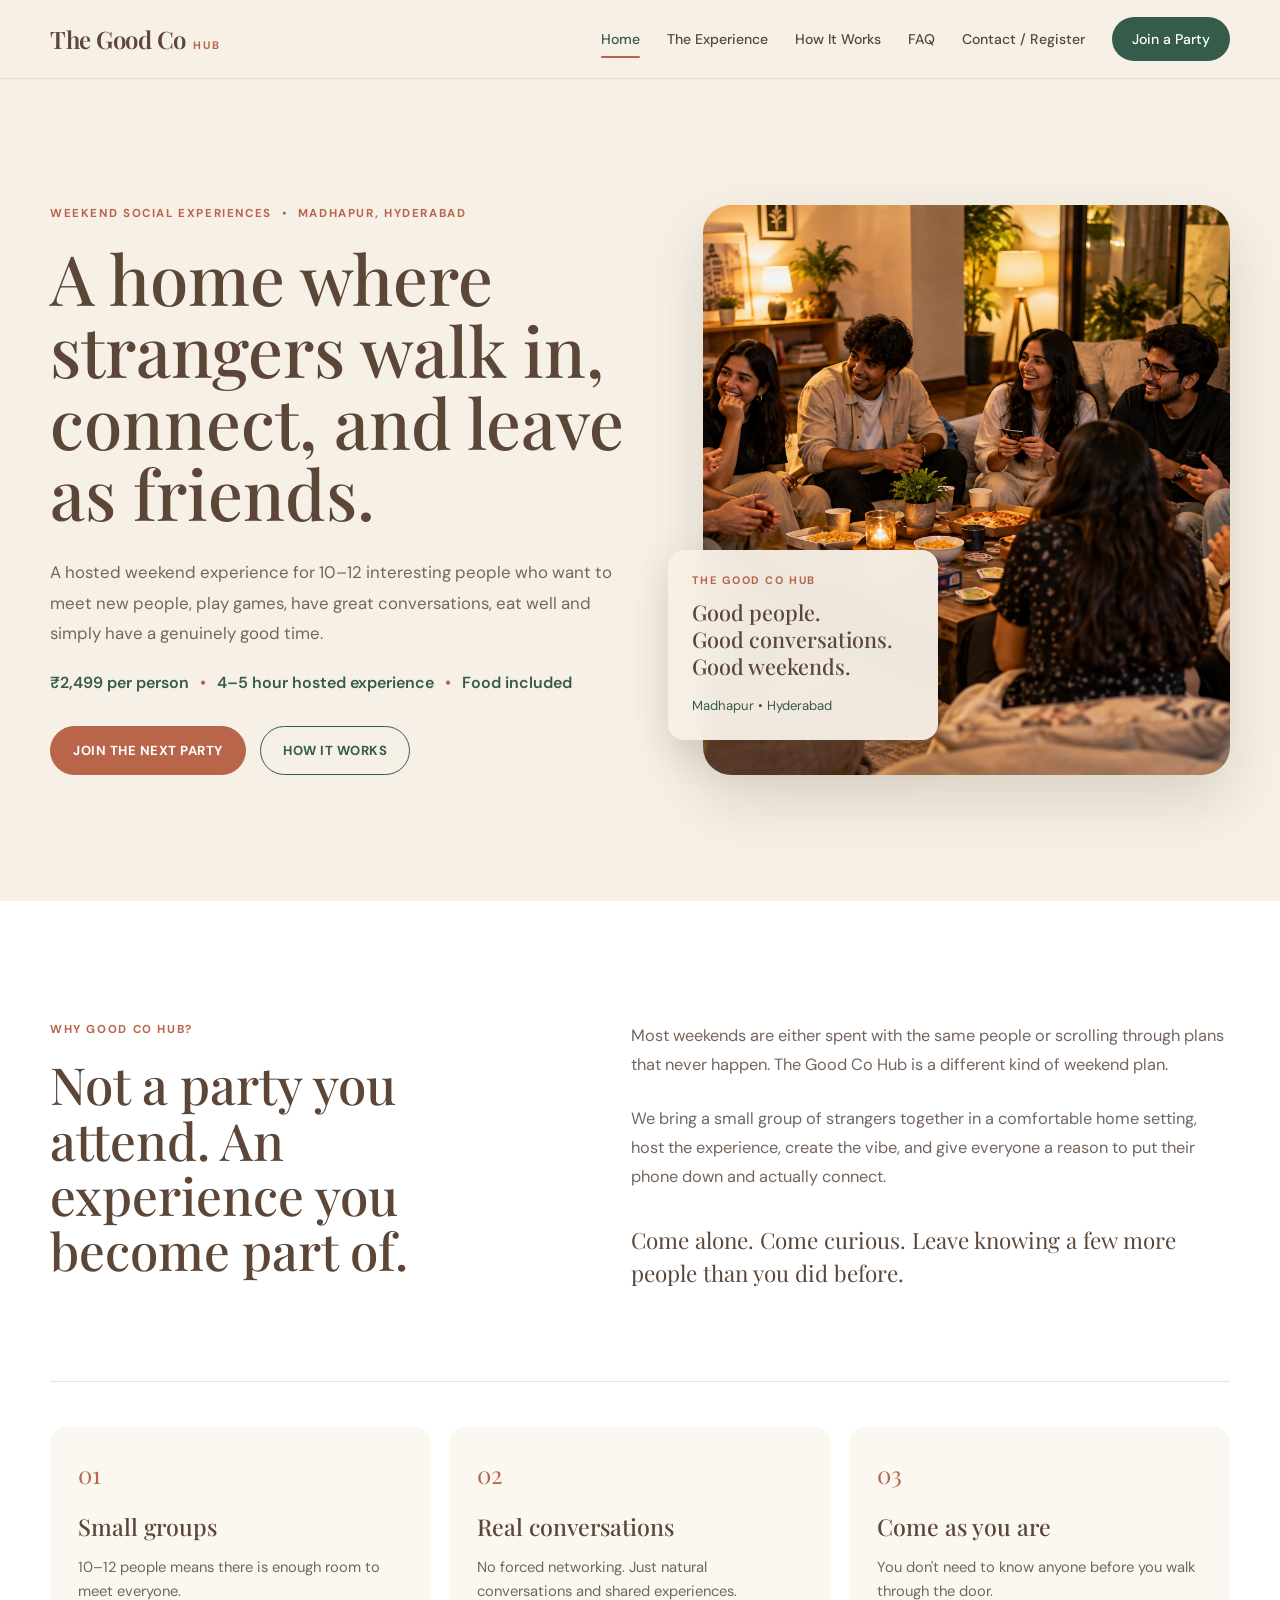
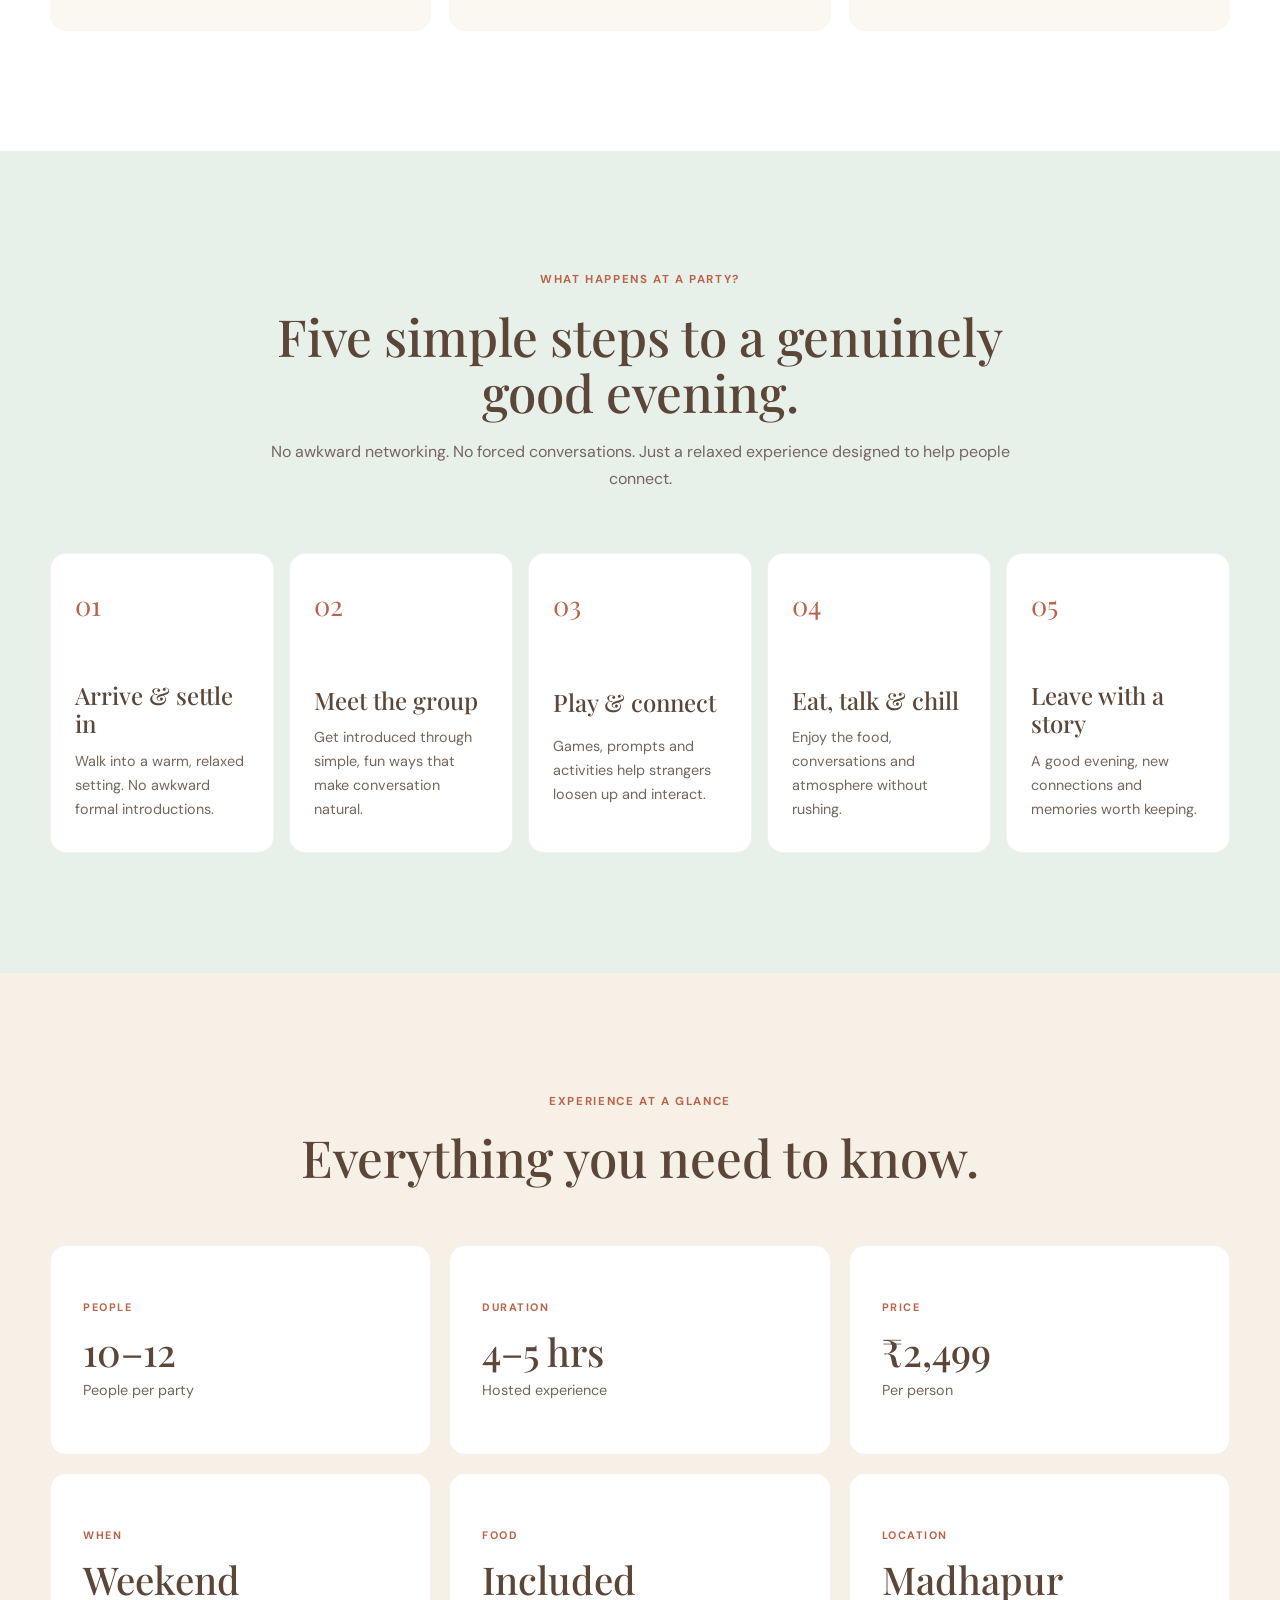
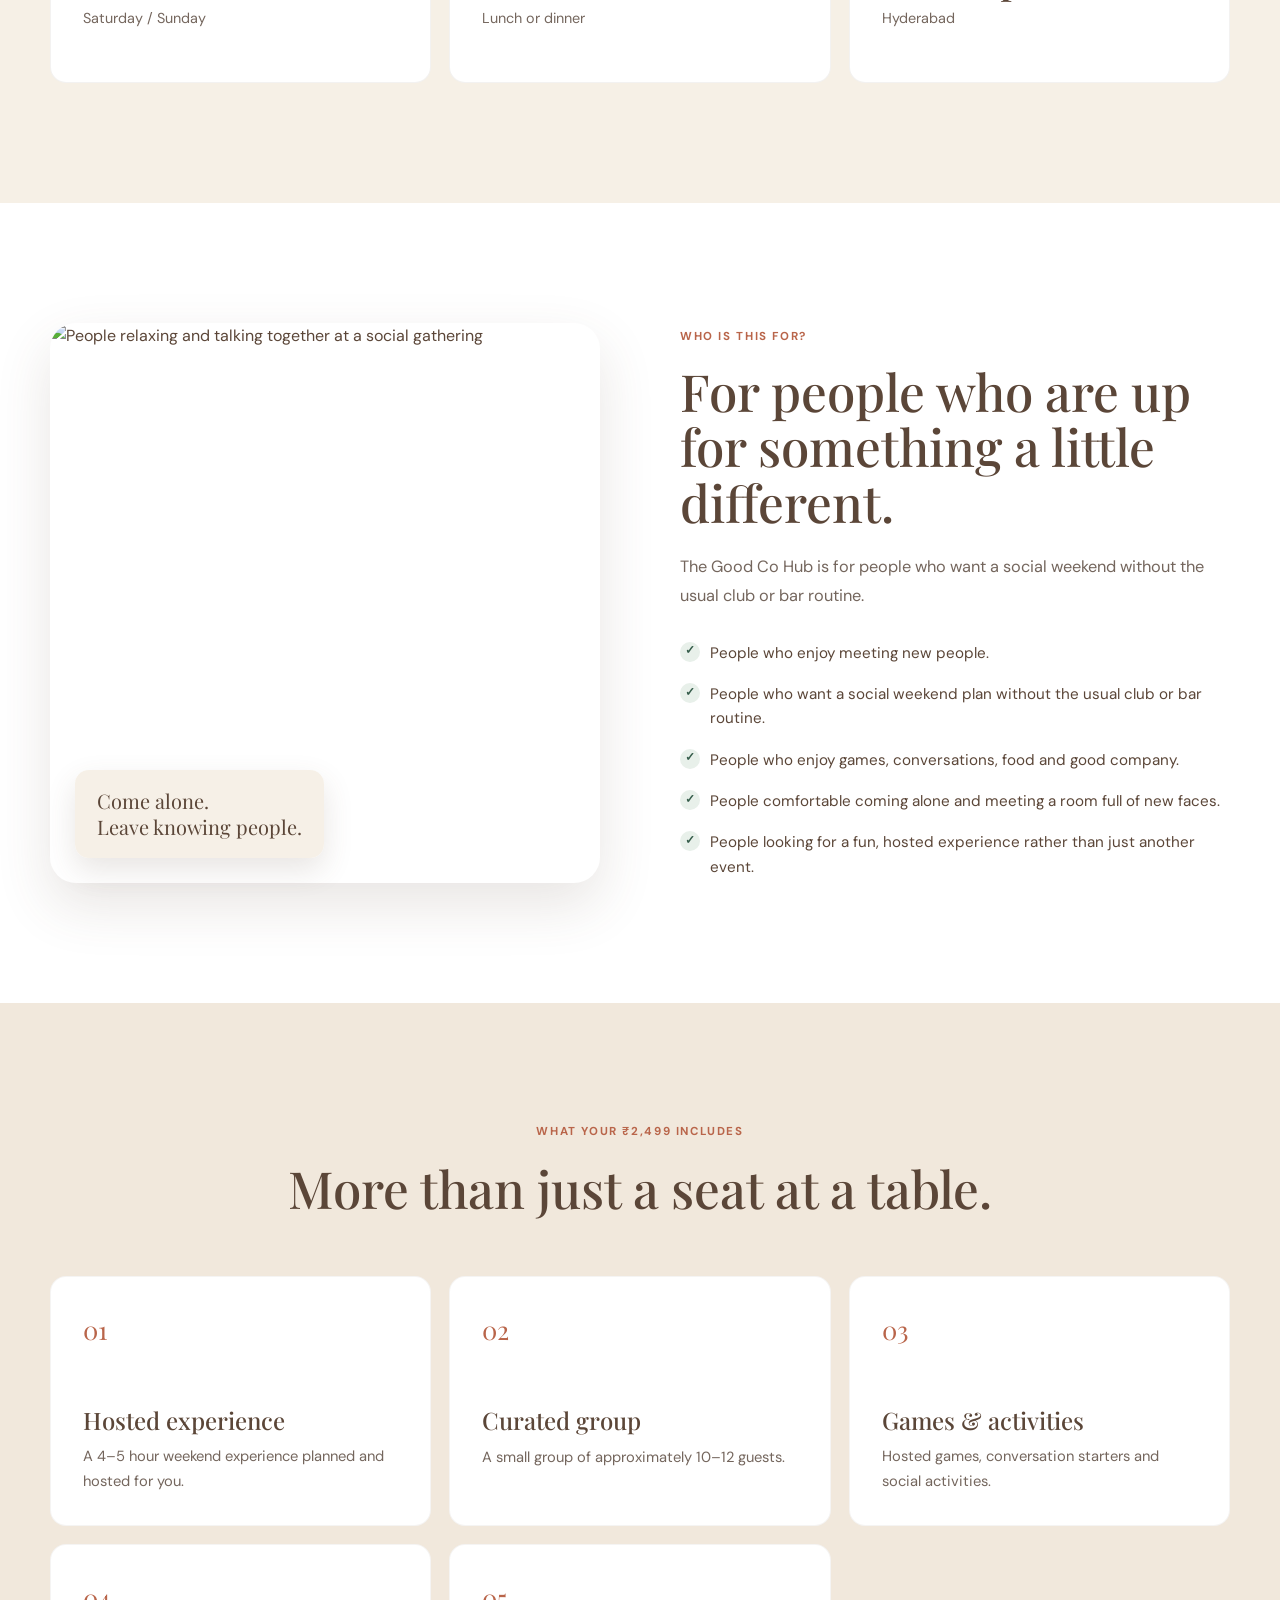
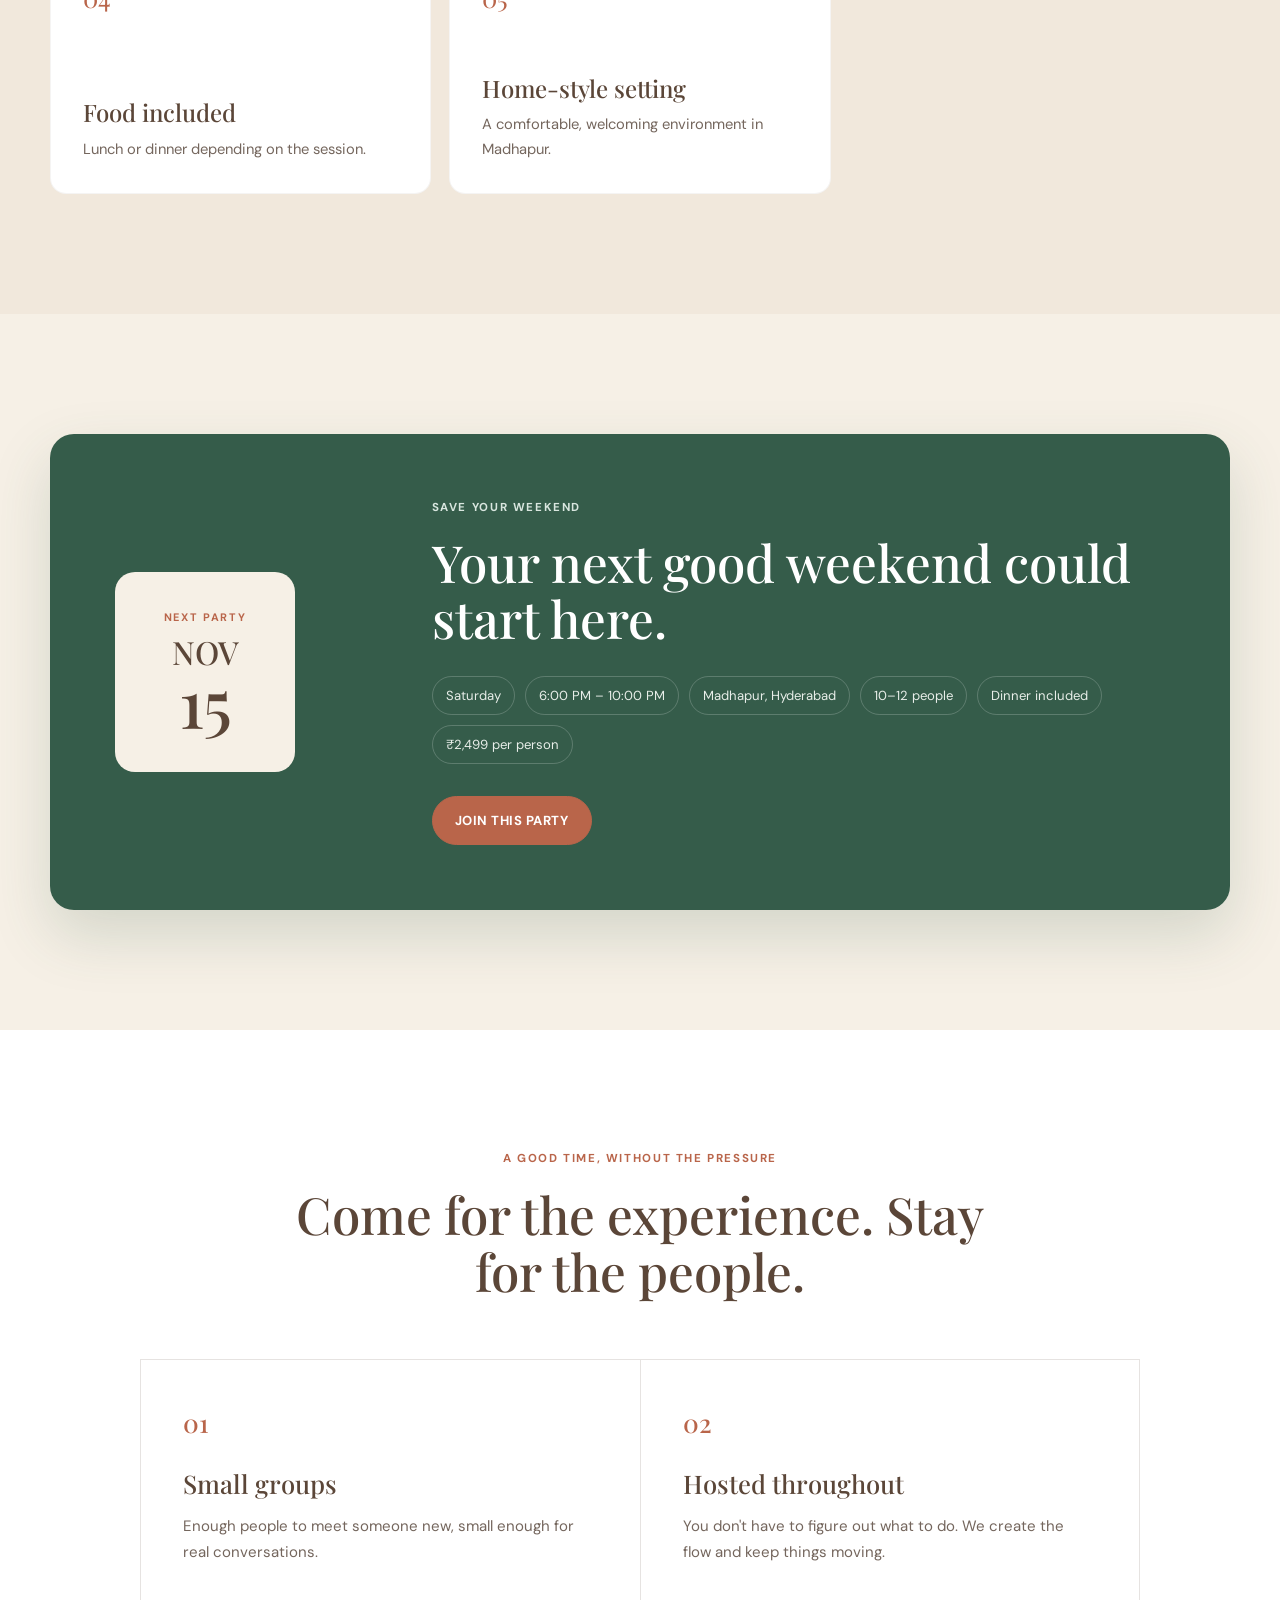
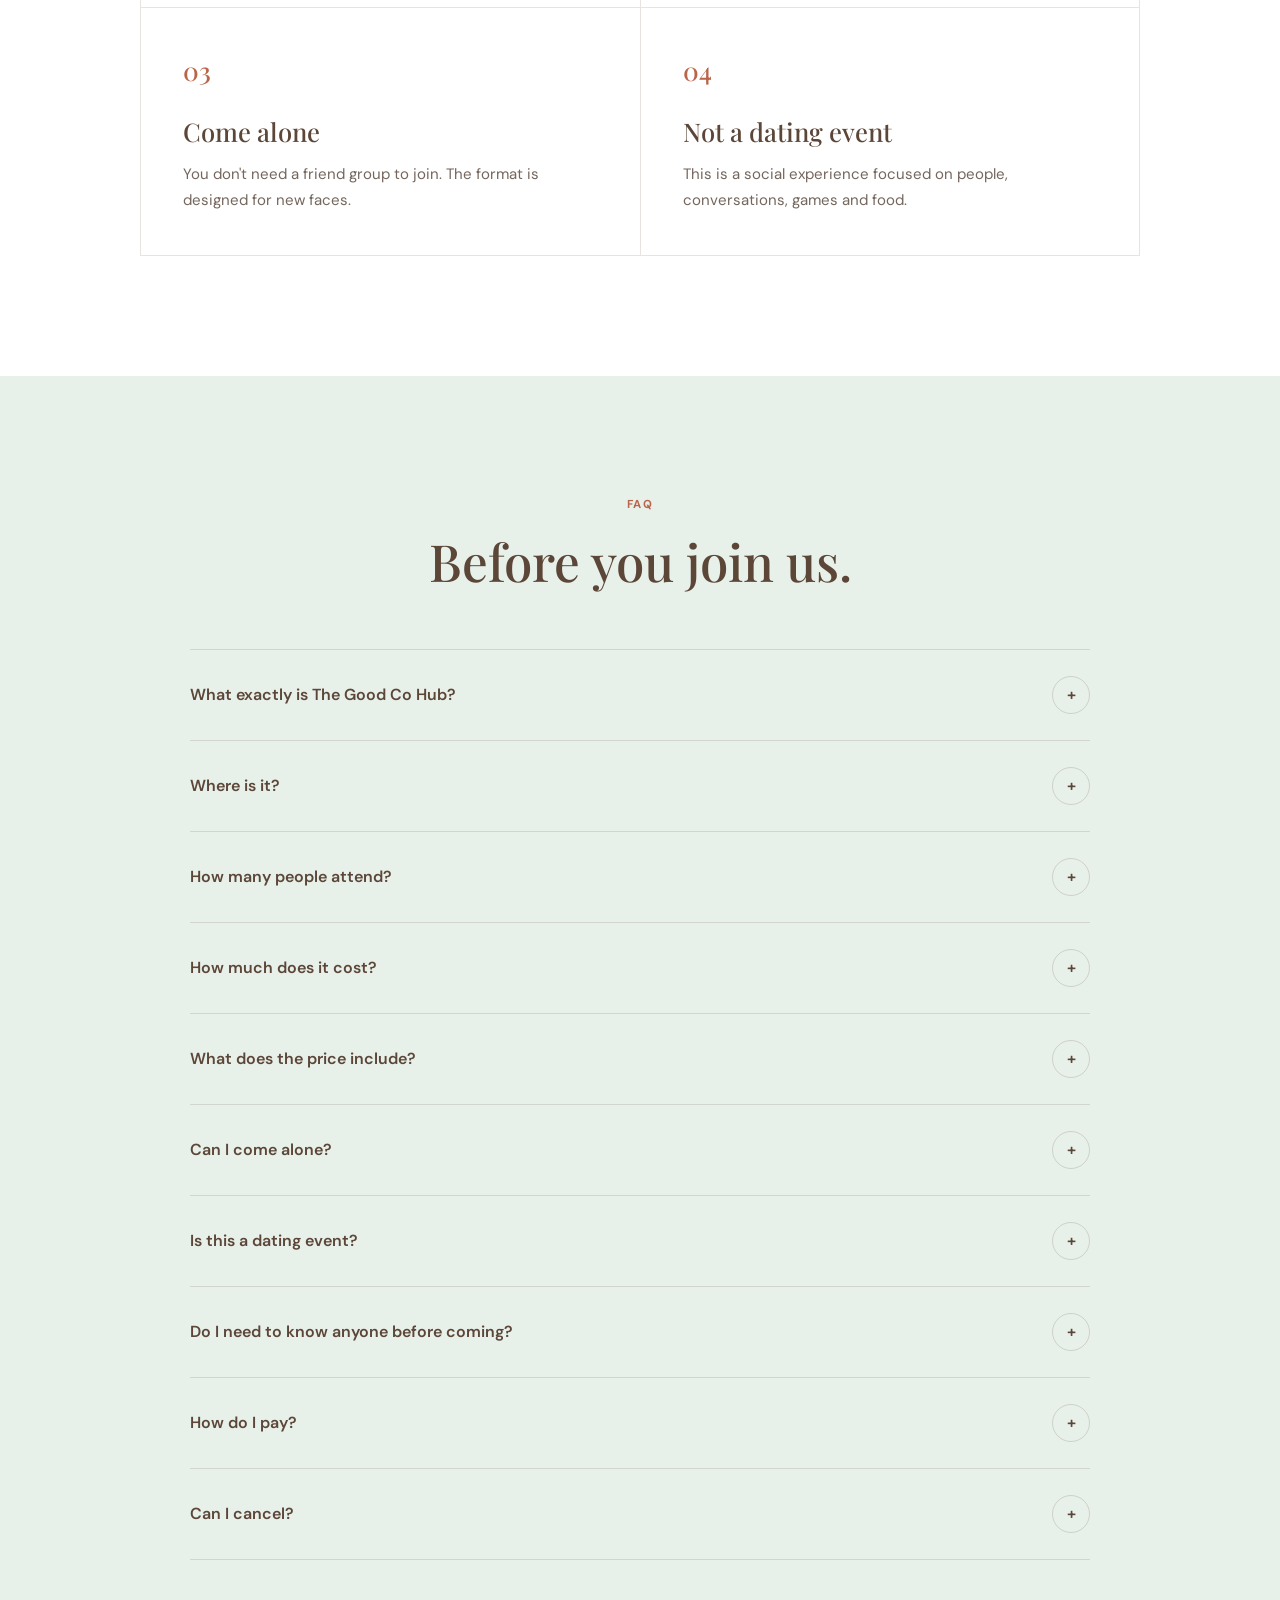
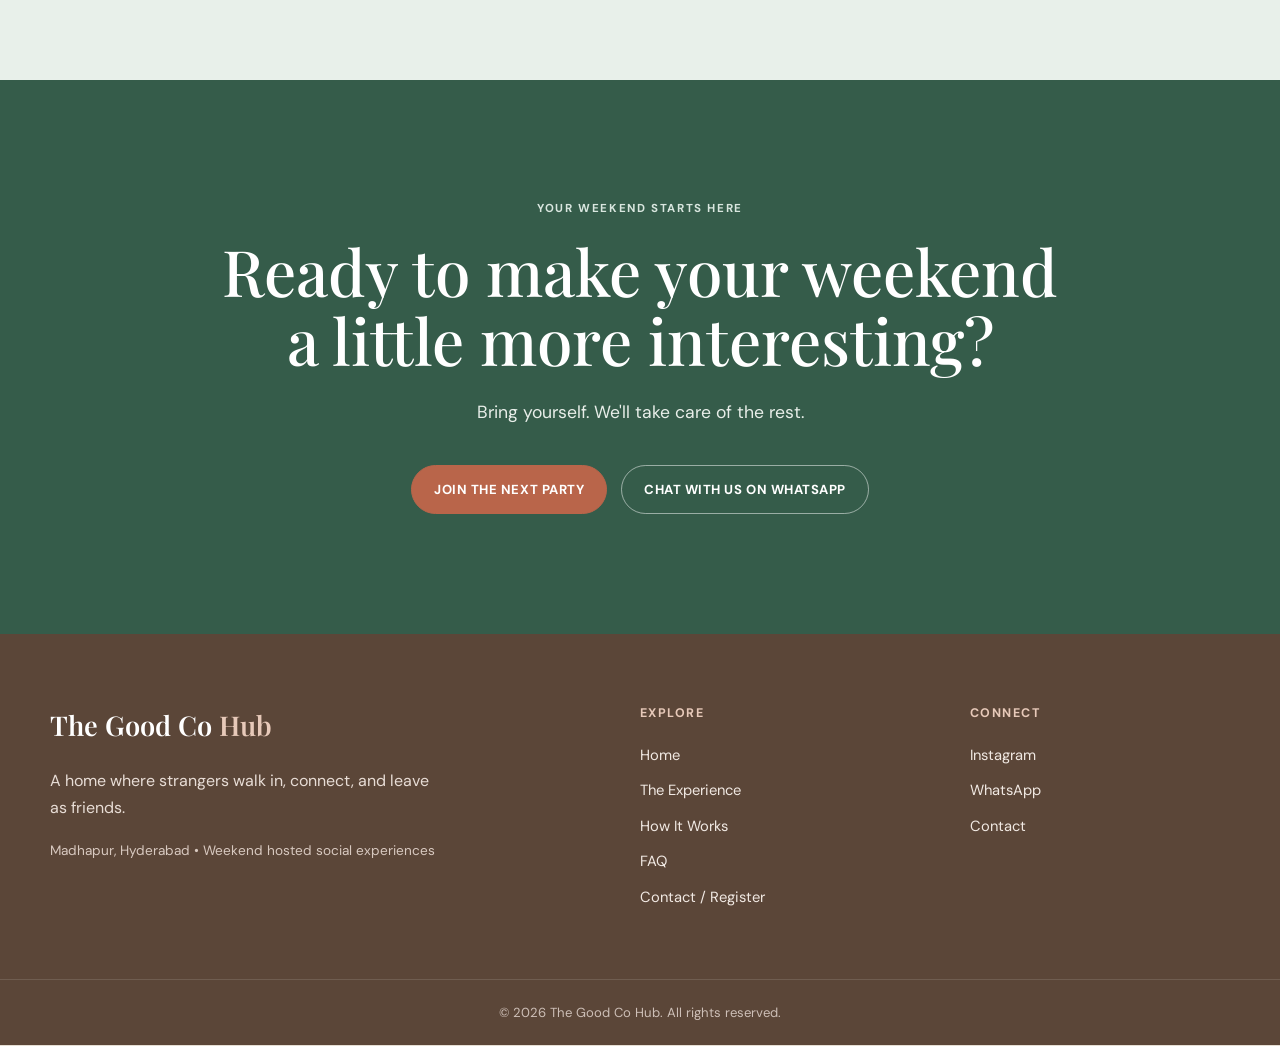
==== commit 3bef7c57: "Update FAQ interactions and WhatsApp registration" ====
--- a/index.html
+++ b/index.html
@@ -44,10 +44,41 @@
 
 </head>
 
-
 <body>
 
-
+    <!-- LOGO LOADER -->
+
+    <div class="site-loader" id="siteLoader">
+
+        <div class="loader-content">
+
+            <div class="loader-logo">
+                <span>The Good Co</span>
+                <strong>HUB</strong>
+            </div>
+
+            <p>
+                Good people. Good conversations. Good weekends.
+            </p>
+
+        </div>
+
+    </div>
+
+
+    <!-- NAVBAR -->
+
+    <header class="navbar">
+<body>
+
+        <!-- Loading Screen -->
+    <div id="page-loader">
+            <div class="loader-content">
+                <div class="loader-logo">the good co<span>.</span></div>
+                <div class="loader-line"></div>
+                <p>GOOD PEOPLE. GOOD EXPERIENCES.</p>
+            </div>
+    </div>
     <!-- =====================================================
          NAVBAR
     ====================================================== -->
@@ -1304,7 +1335,20 @@
 
                 </div>
 
-            </div>
+             </div>
+
+
+                <!-- FAQ 5: What does the price include? -->
+                <div class="faq-item">
+                    <button class="faq-question" type="button" aria-expanded="false">
+                        <span>What does the price include?</span>
+                        <span class="faq-icon">+</span>
+                    </button>
+                    <div class="faq-answer">
+                        <p>The ₹2,499 fee covers the hosted social experience and the food included in the session.</p>
+                    </div>
+                </div>
+
 
 
 
@@ -1372,6 +1416,20 @@
                 </div>
 
             </div>
+            
+
+        
+                <!-- FAQ 8: Do I need to know anyone before coming? -->
+                <div class="faq-item">
+                    <button class="faq-question" type="button" aria-expanded="false">
+                        <span>Do I need to know anyone before coming?</span>
+                        <span class="faq-icon">+</span>
+                    </button>
+                    <div class="faq-answer">
+                        <p>No. You can join on your own. The experience is designed to help you meet new people in a comfortable setting.</p>
+                    </div>
+                </div>
+
 
 
 
@@ -1408,9 +1466,22 @@
 
             </div>
 
+
+                <!-- FAQ 10: Can I cancel? -->
+                <div class="faq-item">
+                    <button class="faq-question" type="button" aria-expanded="false">
+                        <span>Can I cancel?</span>
+                        <span class="faq-icon">+</span>
+                    </button>
+                    <div class="faq-answer">
+                        <p>Please contact us directly to discuss cancellation options for your booking.</p>
+                    </div>
+                </div>
+
         </div>
 
     </div>
+
 
          </section>
           
--- a/css/style.css
+++ b/css/style.css
@@ -2860,4 +2860,1893 @@
     color: #74665D;
     font-size: 0.95rem;
     line-height: 1.7;
-}+}
+/* =========================================
+   LOGO LOADER
+   ========================================= */
+
+.site-loader {
+    position: fixed;
+    inset: 0;
+    z-index: 9999;
+
+    display: flex;
+    align-items: center;
+    justify-content: center;
+
+    background: var(--cream);
+
+    opacity: 1;
+    visibility: visible;
+
+    transition:
+        opacity 0.8s ease,
+        visibility 0.8s ease;
+}
+
+.site-loader.hidden {
+    opacity: 0;
+    visibility: hidden;
+    pointer-events: none;
+}
+
+.loader-content {
+    text-align: center;
+
+    animation: loaderReveal 1.2s ease forwards;
+}
+
+.loader-logo {
+    display: flex;
+    flex-direction: column;
+    align-items: center;
+
+    font-family: var(--serif);
+
+    color: var(--brown);
+
+    line-height: 0.9;
+}
+
+.loader-logo span {
+    font-size: clamp(2.2rem, 5vw, 4rem);
+    font-weight: 500;
+}
+
+.loader-logo strong {
+    margin-top: 8px;
+
+    font-family: var(--sans);
+    font-size: clamp(0.9rem, 2vw, 1.2rem);
+    font-weight: 700;
+
+    letter-spacing: 0.35em;
+
+    color: var(--forest);
+}
+
+.loader-content p {
+    margin-top: 28px;
+
+    font-size: 0.78rem;
+    letter-spacing: 0.12em;
+    text-transform: uppercase;
+
+    color: var(--terracotta);
+}
+
+@keyframes loaderReveal {
+
+    0% {
+        opacity: 0;
+        transform: translateY(15px) scale(0.96);
+    }
+
+    100% {
+        opacity: 1;
+        transform: translateY(0) scale(1);
+    }
+}
+
+/* =========================================
+   HOW IT WORKS — BOOKING JOURNEY
+   ========================================= */
+
+.booking-journey {
+    padding: 140px 0;
+    background: var(--white);
+}
+
+.booking-heading {
+    max-width: 900px;
+    margin: 0 auto 80px;
+    text-align: center;
+}
+
+.booking-heading h2 {
+    margin: 18px auto 22px;
+    max-width: 850px;
+
+    font-family: var(--serif);
+    font-size: clamp(3rem, 6vw, 5.4rem);
+    line-height: 1.04;
+    font-weight: 500;
+
+    color: var(--brown);
+}
+
+.booking-heading > p:not(.section-eyebrow) {
+    max-width: 650px;
+    margin: 0 auto;
+
+    color: #74665D;
+    font-size: 1.05rem;
+    line-height: 1.7;
+}
+
+
+/* =========================================
+   BOOKING CARDS GRID
+   ========================================= */
+
+.booking-steps {
+    display: grid;
+    grid-template-columns: repeat(3, minmax(0, 1fr));
+    gap: 20px;
+    align-items: stretch;
+}
+
+
+/* =========================================
+   INDIVIDUAL BOOKING CARD
+   ========================================= */
+
+.booking-step {
+    min-width: 0;
+    min-height: 300px;
+    padding: 32px;
+    box-sizing: border-box;
+
+    background: var(--light-cream);
+    border: 1px solid var(--border);
+    border-radius: var(--radius-md);
+
+    transition:
+        transform 0.3s ease,
+        box-shadow 0.3s ease;
+}
+
+/* All six cards follow the normal grid */
+.booking-step:nth-child(1),
+.booking-step:nth-child(2),
+.booking-step:nth-child(3),
+.booking-step:nth-child(4),
+.booking-step:nth-child(5),
+.booking-step:nth-child(6) {
+    grid-column: auto;
+    grid-row: auto;
+}
+
+.booking-step:hover {
+    transform: translateY(-6px);
+
+    box-shadow:
+        0 18px 40px rgba(91, 70, 56, 0.10);
+}
+
+
+/* =========================================
+   CARD TOP
+   ========================================= */
+
+.booking-step-top {
+    display: flex;
+    align-items: center;
+    justify-content: space-between;
+
+    margin-bottom: 55px;
+}
+
+.booking-number {
+    font-family: var(--serif);
+    font-size: 2rem;
+    color: var(--terracotta);
+}
+
+.booking-label {
+    font-size: 0.7rem;
+    font-weight: 700;
+    letter-spacing: 0.14em;
+
+    color: var(--brown);
+}
+
+
+/* =========================================
+   CARD TEXT
+   ========================================= */
+
+.booking-step h3 {
+    margin: 0 0 14px;
+
+    font-family: var(--serif);
+    font-size: 1.65rem;
+    line-height: 1.25;
+    font-weight: 500;
+
+    color: var(--brown);
+
+    overflow-wrap: break-word;
+}
+
+.booking-step p {
+    margin: 0;
+
+    color: #74665D;
+    font-size: 0.95rem;
+    line-height: 1.7;
+}
+
+
+/* =========================================
+   TABLET
+   ========================================= */
+
+@media (max-width: 1000px) {
+    .booking-journey {
+        padding: 100px 0;
+    }
+
+    .booking-steps {
+        grid-template-columns: repeat(2, minmax(0, 1fr));
+        gap: 18px;
+    }
+
+    .booking-step {
+        min-height: 280px;
+        padding: 28px;
+    }
+}
+
+
+/* =========================================
+   MOBILE
+   ========================================= */
+
+@media (max-width: 700px) {
+    .booking-journey {
+        padding: 70px 0;
+    }
+
+    .booking-heading {
+        margin-bottom: 45px;
+    }
+
+    .booking-heading h2 {
+        font-size: clamp(2.3rem, 8vw, 3.5rem);
+        line-height: 1.1;
+    }
+
+    .booking-steps {
+        grid-template-columns: minmax(0, 1fr);
+        gap: 16px;
+    }
+
+    .booking-step {
+        min-height: auto;
+        padding: 26px;
+    }
+
+    .booking-step-top {
+        margin-bottom: 35px;
+    }
+
+    .booking-step h3 {
+        font-size: 1.5rem;
+    }
+}
+
+/* =========================================
+   HOW IT WORKS — HERO
+   ========================================= */
+
+.how-hero {
+    padding: 110px 0 120px;
+    background: var(--cream);
+}
+
+.how-hero-content {
+    max-width: 100%;
+    margin: 0;
+    text-align: left;
+}
+
+.how-hero-content .section-eyebrow {
+    margin-bottom: 24px;
+}
+
+.how-hero-content h1 {
+    max-width: 1000px;
+    margin: 0 0 24px;
+
+    font-family: var(--serif);
+    font-size: clamp(3.5rem, 7vw, 6rem);
+    line-height: 1.02;
+    font-weight: 500;
+    letter-spacing: -0.035em;
+
+    color: var(--brown);
+}
+
+.how-hero-content > p:not(.section-eyebrow) {
+    max-width: 800px;
+    margin: 0 0 34px;
+
+    font-size: 1.1rem;
+    line-height: 1.8;
+    color: #74665D;
+}
+
+@media (max-width: 700px) {
+    .how-hero {
+        padding: 75px 0 85px;
+    }
+
+    .how-hero-content h1 {
+        font-size: clamp(2.8rem, 10vw, 4rem);
+        line-height: 1.08;
+    }
+
+    .how-hero-content > p:not(.section-eyebrow) {
+        font-size: 1rem;
+    }
+}
+
+
+
+
+/* =========================================
+   WHAT TO EXPECT
+   ========================================= */
+
+.expect-section {
+    padding: 130px 0;
+
+    background: #E8F0EA;
+}
+
+.expect-heading {
+    max-width: 900px;
+    margin-bottom: 70px;
+}
+
+.expect-heading h2 {
+    margin: 18px 0 22px;
+
+    font-family: var(--serif);
+    font-size: clamp(3rem, 5vw, 5rem);
+    line-height: 1.05;
+    font-weight: 500;
+
+    color: var(--brown);
+}
+
+.expect-heading > p:not(.section-eyebrow) {
+    max-width: 720px;
+
+    color: #74665D;
+    font-size: 1.05rem;
+    line-height: 1.7;
+}
+
+
+/* EXPECT CARDS */
+
+.expect-grid {
+    display: grid;
+
+    grid-template-columns: repeat(2, 1fr);
+
+    gap: 18px;
+}
+
+.expect-card {
+    min-height: 230px;
+
+    padding: 32px;
+
+    background: rgba(255, 255, 255, 0.65);
+
+    border: 1px solid rgba(91, 70, 56, 0.10);
+    border-radius: var(--radius-md);
+}
+
+.expect-card > span {
+    display: block;
+
+    margin-bottom: 35px;
+
+    font-family: var(--serif);
+    font-size: 1.7rem;
+
+    color: var(--terracotta);
+}
+
+.expect-card h3 {
+    margin-bottom: 12px;
+
+    font-family: var(--serif);
+    font-size: 1.65rem;
+    font-weight: 500;
+
+    color: var(--brown);
+}
+
+.expect-card p {
+    max-width: 520px;
+
+    color: #74665D;
+    font-size: 0.95rem;
+    line-height: 1.7;
+}
+
+
+/* =========================================
+   PAYMENT
+   ========================================= */
+
+
+/* =========================================
+   PAYMENT CLARITY
+   ========================================= */
+
+.payment-section {
+    padding: 100px 0;
+    background: var(--cream);
+}
+
+.payment-card {
+    display: grid;
+    grid-template-columns: minmax(0, 1.4fr) minmax(260px, 0.6fr);
+    gap: 55px;
+    align-items: center;
+
+    padding: 60px 65px;
+
+    background: var(--brown);
+    border-radius: var(--radius-lg);
+    color: var(--white);
+}
+
+/* LEFT CONTENT */
+
+.payment-content {
+    min-width: 0;
+}
+
+.payment-content .section-eyebrow {
+    margin-bottom: 18px;
+    color: #E7C9B9;
+}
+
+.payment-content h2 {
+    max-width: 650px;
+    margin: 0 0 24px;
+
+    font-family: var(--serif);
+    font-size: clamp(2.8rem, 5vw, 4.5rem);
+    line-height: 1.05;
+    font-weight: 500;
+    color: var(--white);
+}
+
+.payment-content p:not(.section-eyebrow) {
+    max-width: 700px;
+    margin: 0 0 16px;
+
+    color: #E8DDD6;
+    font-size: 1rem;
+    line-height: 1.75;
+}
+
+.payment-content p:last-child {
+    margin-bottom: 0;
+}
+
+.payment-content strong {
+    color: var(--white);
+}
+
+/* RIGHT PRICE BOX — MATCHES HTML */
+
+.price-display {
+    display: flex;
+    flex-direction: column;
+    align-items: flex-start;
+    justify-content: center;
+
+    min-width: 0;
+    padding: 30px;
+
+    background: rgba(255, 255, 255, 0.08);
+    border: 1px solid rgba(255, 255, 255, 0.15);
+    border-radius: var(--radius-md);
+}
+
+.price-display span {
+    margin-bottom: 12px;
+
+    font-size: 0.7rem;
+    font-weight: 700;
+    letter-spacing: 0.15em;
+    color: #E7C9B9;
+}
+
+.price-display strong {
+    font-family: var(--serif);
+    font-size: clamp(2.5rem, 4vw, 3.5rem);
+    line-height: 1.15;
+    font-weight: 500;
+    color: var(--white);
+}
+
+.price-display small {
+    margin-top: 10px;
+    color: #E8DDD6;
+    font-size: 0.95rem;
+}
+
+/* =========================================
+   TABLET
+   ========================================= */
+
+@media (max-width: 900px) {
+    .payment-section {
+        padding: 75px 0;
+    }
+
+    .payment-card {
+        grid-template-columns: minmax(0, 1fr) minmax(200px, 0.7fr);
+        gap: 30px;
+        padding: 40px;
+    }
+
+    .price-display {
+        padding: 24px;
+    }
+}
+
+/* =========================================
+   MOBILE
+   ========================================= */
+
+@media (max-width: 650px) {
+    .payment-section {
+        padding: 55px 0;
+    }
+
+    .payment-card {
+        grid-template-columns: minmax(0, 1fr);
+        gap: 28px;
+        padding: 30px 24px;
+    }
+
+    .payment-content h2 {
+        font-size: clamp(2.5rem, 10vw, 3.5rem);
+    }
+
+    .price-display {
+        align-items: flex-start;
+        padding: 24px;
+    }
+
+    .price-display strong {
+        font-size: 3rem;
+    }
+}
+
+
+
+/* =========================================
+   BEFORE YOU ARRIVE
+   ========================================= */
+
+
+/* =========================================
+   BEFORE YOU ARRIVE
+   ========================================= */
+
+.arrival-section {
+    padding: 110px 0;
+    background: var(--cream);
+}
+
+.arrival-grid {
+    display: grid;
+    grid-template-columns: 0.9fr 1.1fr;
+    gap: 80px;
+    align-items: start;
+}
+
+/* LEFT HEADING */
+
+.arrival-heading {
+    max-width: 520px;
+    margin-bottom: 0;
+}
+
+.arrival-heading .section-eyebrow {
+    margin-bottom: 24px;
+}
+
+.arrival-heading h2 {
+    margin: 0;
+
+    font-family: var(--serif);
+    font-size: clamp(3rem, 5vw, 4.8rem);
+    line-height: 1.08;
+    font-weight: 500;
+    letter-spacing: -0.035em;
+
+    color: var(--brown);
+}
+
+/* RIGHT LIST */
+
+.arrival-list {
+    display: flex;
+    flex-direction: column;
+    padding-top: 8px;
+}
+
+.arrival-item {
+    display: grid;
+    grid-template-columns: 46px minmax(0, 1fr);
+    gap: 22px;
+    align-items: start;
+
+    padding: 26px 0;
+    border-bottom: 1px solid var(--border);
+}
+
+.arrival-item:first-child {
+    padding-top: 0;
+}
+
+.arrival-item:last-child {
+    padding-bottom: 0;
+    border-bottom: none;
+}
+
+/* NUMBER */
+
+.arrival-item > span {
+    display: flex;
+    align-items: center;
+    justify-content: center;
+
+    width: 42px;
+    height: 42px;
+
+    border: 1px solid var(--border);
+    border-radius: 50%;
+
+    font-family: var(--serif);
+    font-size: 1.15rem;
+    color: var(--terracotta);
+}
+
+/* TEXT */
+
+.arrival-item h3 {
+    margin: 3px 0 10px;
+
+    font-family: var(--serif);
+    font-size: 1.5rem;
+    line-height: 1.3;
+    font-weight: 500;
+
+    color: var(--brown);
+}
+
+.arrival-item p {
+    max-width: 480px;
+    margin: 0;
+
+    color: #74665D;
+    font-size: 1rem;
+    line-height: 1.8;
+}
+
+/* =========================================
+   TABLET
+   ========================================= */
+
+@media (max-width: 900px) {
+    .arrival-section {
+        padding: 85px 0;
+    }
+
+    .arrival-grid {
+        grid-template-columns: 1fr 1fr;
+        gap: 40px;
+    }
+
+    .arrival-item {
+        grid-template-columns: 40px minmax(0, 1fr);
+        gap: 15px;
+    }
+
+    .arrival-item > span {
+        width: 38px;
+        height: 38px;
+    }
+
+    .arrival-item h3 {
+        font-size: 1.3rem;
+    }
+}
+
+/* =========================================
+   MOBILE
+   ========================================= */
+
+@media (max-width: 600px) {
+    .arrival-section {
+        padding: 65px 0;
+    }
+
+    .arrival-grid {
+        grid-template-columns: 1fr;
+        gap: 38px;
+    }
+
+    .arrival-heading h2 {
+        font-size: clamp(2.7rem, 10vw, 3.6rem);
+    }
+
+    .arrival-item {
+        padding: 22px 0;
+    }
+
+    .arrival-item h3 {
+        font-size: 1.3rem;
+    }
+
+    .arrival-item p {
+        font-size: 0.95rem;
+    }
+}
+
+
+
+/* =========================================
+   FINAL CTA
+   ========================================= */
+
+.how-final-cta {
+    padding: 120px 0;
+
+    background: var(--forest);
+
+    text-align: center;
+}
+
+.how-final-content {
+    max-width: 850px;
+    margin: 0 auto;
+}
+
+.how-final-content .section-eyebrow {
+    color: #D9E6DF;
+}
+
+.how-final-content h2 {
+    margin: 18px 0 24px;
+
+    font-family: var(--serif);
+    font-size: clamp(3rem, 6vw, 5.5rem);
+    line-height: 1.05;
+    font-weight: 500;
+
+    color: var(--white);
+}
+
+.how-final-content > p:not(.section-eyebrow) {
+    margin-bottom: 35px;
+
+    color: #E8EEE9;
+
+    font-size: 1.05rem;
+    line-height: 1.7;
+}
+
+.how-final-buttons {
+    display: flex;
+    justify-content: center;
+    gap: 14px;
+    flex-wrap: wrap;
+}
+
+.how-final-cta .btn-primary {
+    background: var(--terracotta);
+    border-color: var(--terracotta);
+}
+
+.how-final-cta .btn-outline {
+    color: var(--white);
+    border-color: rgba(255, 255, 255, 0.5);
+}
+
+.how-final-cta .btn-outline:hover {
+    color: var(--forest);
+    background: var(--white);
+    border-color: var(--white);
+}
+/* =========================================
+   FAQ PAGE
+   ========================================= */
+
+
+/* =========================================
+   FAQ HERO
+   ========================================= */
+
+.faq-hero {
+    padding: 120px 0 110px;
+    background: var(--cream);
+}
+
+.faq-hero-content {
+    max-width: 900px;
+}
+
+.faq-hero-content h1 {
+    margin: 18px 0 24px;
+
+    font-family: var(--serif);
+    font-size: clamp(3.5rem, 7vw, 6rem);
+    line-height: 1.02;
+    font-weight: 500;
+
+    color: var(--brown);
+}
+
+.faq-hero-content > p:not(.section-eyebrow) {
+    max-width: 680px;
+
+    color: #74665D;
+
+    font-size: 1.1rem;
+    line-height: 1.8;
+}
+
+
+/* =========================================
+   FAQ MAIN
+   ========================================= */
+
+.faq-page-section {
+    padding: 130px 0;
+
+    background: var(--white);
+}
+
+.faq-page-grid {
+    display: grid;
+
+    grid-template-columns: 0.75fr 1.25fr;
+
+    gap: 100px;
+
+    align-items: start;
+}
+
+
+/* LEFT */
+
+.faq-page-intro {
+    position: sticky;
+    top: 120px;
+}
+
+.faq-page-intro h2 {
+    max-width: 450px;
+
+    margin: 18px 0 24px;
+
+    font-family: var(--serif);
+    font-size: clamp(2.7rem, 4vw, 4rem);
+    line-height: 1.08;
+    font-weight: 500;
+
+    color: var(--brown);
+}
+
+.faq-page-intro > p:not(.section-eyebrow) {
+    max-width: 400px;
+    margin-bottom: 30px;
+
+    color: #74665D;
+
+    font-size: 1rem;
+    line-height: 1.8;
+}
+
+
+/* =========================================
+   FAQ ITEMS
+   ========================================= */
+
+.faq-page-list {
+    border-top: 1px solid var(--border);
+}
+
+.faq-page-item {
+    border-bottom: 1px solid var(--border);
+}
+
+.faq-page-question {
+    width: 100%;
+
+    display: flex;
+    align-items: center;
+    justify-content: space-between;
+
+    gap: 30px;
+
+    padding: 28px 0;
+
+    background: none;
+    border: none;
+
+    text-align: left;
+
+    cursor: pointer;
+
+    color: var(--brown);
+}
+
+.faq-page-question span:first-child {
+    font-family: var(--serif);
+
+    font-size: 1.35rem;
+    line-height: 1.4;
+
+    color: var(--brown);
+}
+
+.faq-page-icon {
+    flex-shrink: 0;
+
+    display: flex;
+    align-items: center;
+    justify-content: center;
+
+    width: 34px;
+    height: 34px;
+
+    border: 1px solid var(--border);
+    border-radius: 50%;
+
+    font-size: 1.3rem;
+    font-weight: 400;
+
+    color: var(--terracotta);
+
+    transition: transform 0.3s ease;
+}
+
+.faq-page-answer {
+    display: none;
+    overflow: visible;
+    height: auto;
+    max-height: none;
+    padding: 0 0 16px;
+}
+
+.faq-page-item.active .faq-page-answer {
+    display: block;
+}
+
+.faq-page-item.active .faq-page-icon {
+    transform: rotate(45deg);
+}
+
+
+.faq-page-item.active .faq-page-icon {
+    transform: rotate(45deg);
+}
+
+
+/* =========================================
+   FAQ CTA
+   ========================================= */
+
+.faq-cta {
+    padding: 120px 0;
+
+    background: #E8F0EA;
+
+    text-align: center;
+}
+
+.faq-cta-content {
+    max-width: 800px;
+    margin: 0 auto;
+}
+
+.faq-cta-content h2 {
+    margin: 18px 0 22px;
+
+    font-family: var(--serif);
+    font-size: clamp(3rem, 6vw, 5rem);
+    line-height: 1.05;
+    font-weight: 500;
+
+    color: var(--brown);
+}
+
+.faq-cta-content > p:not(.section-eyebrow) {
+    max-width: 600px;
+
+    margin: 0 auto 35px;
+
+    color: #74665D;
+
+    font-size: 1.05rem;
+    line-height: 1.7;
+}
+
+.faq-cta-buttons {
+    display: flex;
+
+    justify-content: center;
+
+    gap: 14px;
+
+    flex-wrap: wrap;
+}
+/* =========================================
+   CONTACT / REGISTER PAGE
+   ========================================= */
+
+
+/* =========================================
+   CONTACT HERO
+   ========================================= */
+
+.contact-hero {
+    padding: 115px 0 100px;
+    background: var(--cream);
+}
+
+.contact-hero-content {
+    max-width: 900px;
+}
+
+.contact-hero-content h1 {
+    max-width: 900px;
+
+    margin: 18px 0 24px;
+
+    font-family: var(--serif);
+    font-size: clamp(3.5rem, 7vw, 6rem);
+    line-height: 1.02;
+    font-weight: 500;
+
+    color: var(--brown);
+}
+
+.contact-hero-content > p:not(.section-eyebrow) {
+    max-width: 750px;
+
+    color: #74665D;
+
+    font-size: 1.1rem;
+    line-height: 1.8;
+}
+
+
+/* =========================================
+   PROCESS
+   ========================================= */
+
+.contact-process {
+    padding: 120px 0;
+    background: var(--white);
+}
+
+.contact-process-heading {
+    max-width: 850px;
+    margin-bottom: 65px;
+}
+
+.contact-process-heading h2 {
+    margin: 18px 0 22px;
+
+    font-family: var(--serif);
+    font-size: clamp(3rem, 5vw, 5rem);
+    line-height: 1.05;
+    font-weight: 500;
+
+    color: var(--brown);
+}
+
+.contact-process-heading > p:not(.section-eyebrow) {
+    max-width: 650px;
+
+    color: #74665D;
+    font-size: 1.05rem;
+    line-height: 1.7;
+}
+
+
+.contact-process-grid {
+    display: grid;
+
+    grid-template-columns: repeat(3, 1fr);
+
+    gap: 18px;
+}
+
+
+.contact-process-card {
+    min-height: 260px;
+
+    padding: 32px;
+
+    background: var(--light-cream);
+
+    border: 1px solid var(--border);
+
+    border-radius: var(--radius-md);
+
+    transition:
+        transform 0.3s ease,
+        box-shadow 0.3s ease;
+}
+
+.contact-process-card:hover {
+    transform: translateY(-5px);
+
+    box-shadow:
+        0 15px 35px rgba(91, 70, 56, 0.10);
+}
+
+
+.contact-process-card > span {
+    display: block;
+
+    margin-bottom: 45px;
+
+    font-family: var(--serif);
+    font-size: 1.7rem;
+
+    color: var(--terracotta);
+}
+
+.contact-process-card h3 {
+    margin-bottom: 12px;
+
+    font-family: var(--serif);
+    font-size: 1.65rem;
+    font-weight: 500;
+
+    color: var(--brown);
+}
+
+.contact-process-card p {
+    color: #74665D;
+
+    font-size: 0.95rem;
+    line-height: 1.7;
+}
+
+
+/* =========================================
+   WHAT YOU GET
+   ========================================= */
+
+.contact-included {
+    padding: 90px 0;
+
+    background: #E8F0EA;
+}
+
+.contact-included-card {
+    display: grid;
+
+    grid-template-columns: 0.8fr 1.2fr;
+
+    gap: 80px;
+
+    align-items: center;
+
+    padding: 55px;
+
+    background: var(--white);
+
+    border-radius: var(--radius-lg);
+}
+
+.contact-included-card h2 {
+    margin-top: 18px;
+
+    font-family: var(--serif);
+    font-size: clamp(2.6rem, 4vw, 4rem);
+    line-height: 1.05;
+    font-weight: 500;
+
+    color: var(--brown);
+}
+
+.contact-included-card > p {
+    color: #74665D;
+
+    font-size: 1.05rem;
+    line-height: 1.8;
+}
+
+
+/* =========================================
+   REGISTRATION
+   ========================================= */
+
+.registration-section {
+    padding: 130px 0;
+
+    background: var(--cream);
+}
+
+.registration-layout {
+    display: grid;
+
+    grid-template-columns: 0.8fr 1.2fr;
+
+    gap: 90px;
+
+    align-items: start;
+}
+
+
+/* LEFT */
+
+.registration-intro {
+    position: sticky;
+    top: 120px;
+}
+
+.registration-intro h2 {
+    margin: 18px 0 22px;
+
+    font-family: var(--serif);
+    font-size: clamp(2.8rem, 4vw, 4.2rem);
+    line-height: 1.05;
+    font-weight: 500;
+
+    color: var(--brown);
+}
+
+.registration-intro > p:not(.section-eyebrow) {
+    max-width: 450px;
+
+    color: #74665D;
+
+    font-size: 1rem;
+    line-height: 1.8;
+}
+
+
+.registration-note {
+    display: flex;
+
+    flex-direction: column;
+
+    gap: 5px;
+
+    margin-top: 35px;
+
+    padding-top: 25px;
+
+    border-top: 1px solid var(--border);
+}
+
+.registration-note strong {
+    font-family: var(--serif);
+
+    font-size: 1.4rem;
+
+    color: var(--brown);
+}
+
+.registration-note span {
+    color: #74665D;
+
+    font-size: 0.85rem;
+}
+
+
+/* FORM CARD */
+
+.registration-form-card {
+    padding: 45px;
+
+    background: var(--white);
+
+    border: 1px solid var(--border);
+
+    border-radius: var(--radius-lg);
+
+    box-shadow:
+        0 20px 50px rgba(91, 70, 56, 0.08);
+}
+
+
+/* FORM */
+
+.registration-form {
+    display: flex;
+
+    flex-direction: column;
+
+    gap: 22px;
+}
+
+
+.form-group {
+    display: flex;
+
+    flex-direction: column;
+
+    gap: 9px;
+}
+
+
+.form-group label {
+    font-size: 0.82rem;
+
+    font-weight: 600;
+
+    color: var(--brown);
+}
+
+
+.form-group input,
+.form-group select,
+.form-group textarea {
+    width: 100%;
+
+    padding: 15px 16px;
+
+    font-family: var(--sans);
+
+    font-size: 0.95rem;
+
+    color: var(--brown);
+
+    background: var(--light-cream);
+
+    border: 1px solid rgba(91, 70, 56, 0.18);
+
+    border-radius: 10px;
+
+    outline: none;
+
+    transition:
+        border-color 0.25s ease,
+        box-shadow 0.25s ease;
+}
+
+
+.form-group input::placeholder,
+.form-group textarea::placeholder {
+    color: #A69A91;
+}
+
+
+.form-group input:focus,
+.form-group select:focus,
+.form-group textarea:focus {
+    border-color: var(--forest);
+
+    box-shadow:
+        0 0 0 3px rgba(53, 92, 74, 0.08);
+}
+
+
+.form-group textarea {
+    min-height: 140px;
+
+    resize: vertical;
+}
+
+
+.registration-submit {
+    width: 100%;
+
+    margin-top: 5px;
+
+    cursor: pointer;
+}
+
+
+.form-message {
+    min-height: 20px;
+
+    margin: 0;
+
+    font-size: 0.9rem;
+
+    font-weight: 600;
+}
+
+
+.form-note {
+    margin: 0;
+
+    color: #8A7D74;
+
+    font-size: 0.8rem;
+
+    line-height: 1.6;
+
+    text-align: center;
+}
+
+
+/* =========================================
+   WHATSAPP
+   ========================================= */
+
+.contact-whatsapp {
+    padding: 120px 0;
+
+    background: var(--forest);
+
+    text-align: center;
+}
+
+.contact-whatsapp-content {
+    max-width: 800px;
+
+    margin: 0 auto;
+}
+
+.contact-whatsapp-content .section-eyebrow {
+    color: #D9E6DF;
+}
+
+.contact-whatsapp-content h2 {
+    margin: 18px 0 22px;
+
+    font-family: var(--serif);
+
+    font-size: clamp(3rem, 6vw, 5rem);
+
+    line-height: 1.05;
+
+    font-weight: 500;
+
+    color: var(--white);
+}
+
+.contact-whatsapp-content > p:not(.section-eyebrow) {
+    max-width: 600px;
+
+    margin: 0 auto 35px;
+
+    color: #E8EEE9;
+
+    font-size: 1.05rem;
+
+    line-height: 1.7;
+}
+
+.contact-whatsapp .btn-primary {
+    background: var(--terracotta);
+
+    border-color: var(--terracotta);
+}
+/* ===== 1-Second Page Loader ===== */
+
+#page-loader {
+    position: fixed;
+    inset: 0;
+    z-index: 99999;
+    display: flex;
+    justify-content: center;
+    align-items: center;
+    background: #f8f6f1;
+    opacity: 1;
+    visibility: visible;
+    transition: opacity 0.4s ease, visibility 0.4s ease;
+}
+
+#page-loader.loader-hidden {
+    opacity: 0;
+    visibility: hidden;
+    pointer-events: none;
+}
+
+.loader-content {
+    text-align: center;
+    animation: loader-appear 0.6s ease both;
+}
+
+.loader-logo {
+    font-size: 36px;
+    font-weight: 700;
+    letter-spacing: -1.5px;
+    color: #355c4a;
+}
+
+.loader-logo span {
+    color: #b9654a;
+}
+
+.loader-line {
+    width: 150px;
+    height: 3px;
+    margin: 22px auto 16px;
+    overflow: hidden;
+    background: #e5e0d7;
+    border-radius: 10px;
+}
+
+.loader-line::after {
+    content: "";
+    display: block;
+    width: 45%;
+    height: 100%;
+    background: #355c4a;
+    animation: loader-progress 0.8s ease-in-out infinite;
+}
+
+.loader-content p {
+    margin: 0;
+    font-size: 10px;
+    letter-spacing: 3px;
+    color: #77766e;
+}
+
+@keyframes loader-progress {
+    from {
+        transform: translateX(-110%);
+    }
+    to {
+        transform: translateX(340%);
+    }
+}
+
+@keyframes loader-appear {
+    from {
+        opacity: 0;
+        transform: translateY(8px);
+    }
+    to {
+        opacity: 1;
+        transform: translateY(0);
+    }
+}
+/* Ensure the loader disappears */
+#page-loader.loader-hidden {
+    opacity: 0;
+    visibility: hidden;
+    pointer-events: none;
+}
+/* Align the third party card heading */
+.party-card:nth-child(3) h3 {
+    transform: translateY(-21px);
+}
+/* Align the third party card paragraph */
+.party-card:nth-child(3) p {
+    transform: translateY(-15px);
+}
+/* Align the second included card */
+.included-card:nth-child(2) h3,
+.included-card:nth-child(2) p {
+    transform: translateY(-24px);
+}
+
+/* FAQ page — match Home page question font */
+
+.faq-list .faq-question,
+.faq-item .faq-question,
+.faq-question {
+    font-family: var(--sans);
+    font-size: 1rem;
+    font-weight: 600;
+    line-height: 1.5;
+    color: var(--brown);
+}
+
+/* FORCE FAQ QUESTIONS TO MATCH HOME PAGE FONT */
+
+.faq-list button,
+.faq-list button *,
+.faq-item button,
+.faq-item button *,
+.faq-question,
+.faq-question * {
+    font-family: var(--sans) !important;
+    font-size: 1rem !important;
+    font-weight: 600 !important;
+    line-height: 1.5 !important;
+    color: var(--brown);
+}
+
+/* FAQ PAGE — MATCH HOME PAGE QUESTION FONT */
+
+.faq-page-question {
+    font-family: var(--sans) !important;
+    font-size: 1rem !important;
+    font-weight: 600 !important;
+    line-height: 1.5 !important;
+    color: var(--brown);
+}
+
+.faq-page-question > span:first-child {
+    font-family: var(--sans) !important;
+    font-size: 1rem !important;
+    font-weight: 600 !important;
+    line-height: 1.5 !important;
+    color: var(--brown);
+}
+
+.faq-answer {
+    max-height: 0;
+    overflow: hidden;
+    transition: max-height 0.3s ease;
+}
+
+.faq-question {
+    cursor: pointer;
+}
+
+
+.faq-icon {
+    display: inline-flex;
+    align-items: center;
+    justify-content: center;
+    width: 38px;
+    height: 38px;
+    min-width: 38px;
+    border: 1px solid rgba(91, 70, 56, 0.18);
+    border-radius: 50%;
+    color: var(--terracotta, #bd684d);
+    font-size: 20px;
+    font-weight: 400;
+    line-height: 1;
+    flex-shrink: 0;
+}
+
+/* Align FAQ question and icon */
+.faq-question {
+    display: flex;
+    align-items: center;
+    justify-content: space-between;
+    gap: 20px;
+    width: 100%;
+    text-align: left;
+    cursor: pointer;
+}
+
+/* FAQ page icon alignment */
+.faq-page-question {
+    display: flex;
+    align-items: center;
+    justify-content: space-between;
+    gap: 20px;
+    width: 100%;
+    text-align: left;
+    cursor: pointer;
+}
+
+.faq-page-icon {
+    display: inline-flex;
+    align-items: center;
+    justify-content: center;
+    width: 38px;
+    height: 38px;
+    min-width: 38px;
+    border: 1px solid rgba(91, 70, 56, 0.18);
+    border-radius: 50%;
+    color: var(--terracotta, #bd684d);
+    font-size: 20px;
+    line-height: 1;
+    flex-shrink: 0;
+}
+
+/* FAQ HTML page — fix question and plus icon alignment */
+.faq-page-item .faq-page-question {
+    display: flex !important;
+    align-items: center !important;
+    justify-content: space-between !important;
+    gap: 20px;
+    width: 100%;
+    box-sizing: border-box;
+    text-align: left;
+}
+
+.faq-page-item .faq-page-icon {
+    display: inline-flex !important;
+    align-items: center !important;
+    justify-content: center !important;
+    width: 38px;
+    height: 38px;
+    min-width: 38px;
+    box-sizing: border-box;
+    border: 1px solid rgba(91, 70, 56, 0.18);
+    border-radius: 50%;
+    color: #bd684d;
+    font-size: 20px;
+    font-weight: 400;
+    line-height: 1;
+    padding: 0;
+    margin: 0;
+    flex-shrink: 0;
+}
+
+.faq-page-item .faq-page-question > span:first-child {
+    flex: 1;
+    min-width: 0;
+}
+
+/* FAQ page answer animation */
+.faq-page-answer {
+    max-height: 0;
+    overflow: hidden;
+    padding-bottom: 0;
+    transition: max-height 0.3s ease, padding-bottom 0.3s ease;
+}
+/* ========================================
+   FAQ — ACTIVE QUESTION HIGHLIGHT
+   ======================================== */
+
+/* Smooth transitions */
+.faq-item,
+.faq-question,
+.faq-icon,
+.faq-page-item,
+.faq-page-question,
+.faq-page-icon {
+    transition: background-color 0.3s ease,
+                color 0.3s ease,
+                border-color 0.3s ease;
+}
+
+/* Home page: highlight opened question */
+.faq-item.active > .faq-question {
+    color: var(--terracotta, #bd684d);
+}
+
+.faq-item.active > .faq-question .faq-icon {
+    background-color: var(--terracotta, #bd684d);
+    color: #ffffff;
+    border-color: var(--terracotta, #bd684d);
+}
+
+/* FAQ page: highlight opened question */
+.faq-page-item.active > .faq-page-question {
+    color: var(--terracotta, #bd684d);
+}
+
+.faq-page-item.active > .faq-page-question .faq-page-icon {
+    background-color: var(--terracotta, #bd684d);
+    color: #ffffff;
+    border-color: var(--terracotta, #bd684d);
+}
+
+/* Keep the question text highlighted while open */
+.faq-item.active .faq-question > span:first-child,
+.faq-page-item.active .faq-page-question > span:first-child {
+    color: var(--terracotta, #bd684d);
+}
+
+/* ========================================
+   FAQ — IMPROVE ANSWER READABILITY
+   ======================================== */
+
+/* Home page FAQ answers */
+.faq-answer {
+    color: var(--brown, #5b4638);
+    font-size: 1rem;
+    font-weight: 600;
+    line-height: 1.8;
+}
+
+/* FAQ page answers */
+.faq-page-answer {
+    color: var(--brown, #5b4638);
+    font-size: 1rem;
+    font-weight: 600;
+    line-height: 1.8;
+}
+
+/* Make answer paragraphs more readable */
+.faq-answer p,
+.faq-page-answer p {
+    color: var(--brown, #5b4638);
+    font-weight: 600;
+    line-height: 1.8;
+    margin-top: 8px;
+    margin-bottom: 16px;
+}
+/* ========================================
+   FAQ — FIX ANSWER CUT-OFF
+   ======================================== */
+
+/* Home page FAQ */
+.faq-item {
+    height: auto;
+    overflow: visible;
+}
+
+.faq-item.active {
+    height: auto;
+    overflow: visible;
+}
+
+.faq-answer {
+    display: block;
+    position: relative;
+    width: 100%;
+    height: auto;
+    max-height: none;
+    overflow: visible;
+    box-sizing: border-box;
+    padding: 12px 20px 24px;
+    text-align: center;
+}
+
+.faq-answer[hidden] {
+    display: none !important;
+}
+
+.faq-answer p {
+    max-width: 850px;
+    margin: 0 auto;
+    padding: 0;
+    color: var(--brown, #5b4638);
+    font-size: 1.05rem;
+    font-weight: 700;
+    line-height: 1.8;
+}
+
+/* FAQ page */
+.faq-page-item {
+    height: auto;
+    overflow: visible;
+}
+
+.faq-page-item.active {
+    height: auto;
+    overflow: visible;
+}
+
+.faq-page-answer {
+    display: block;
+    position: relative;
+    width: 100%;
+    height: auto;
+    max-height: none;
+    overflow: visible;
+    box-sizing: border-box;
+    padding: 12px 20px 24px;
+    text-align: center;
+}
+
+.faq-page-answer[hidden] {
+    display: none !important;
+}
+
+.faq-page-answer p {
+    max-width: 850px;
+    margin: 0 auto;
+    padding: 0;
+    color: var(--brown, #5b4638);
+    font-size: 1.05rem;
+    font-weight: 700;
+    line-height: 1.8;
+}
--- a/css/responsive.css
+++ b/css/responsive.css
@@ -380,4 +380,419 @@
         margin-top: 60px;
     }
 
+}
+/* =========================================
+   HOW IT WORKS — RESPONSIVE
+   ========================================= */
+
+@media (max-width: 1000px) {
+
+    .booking-steps {
+        grid-template-columns: repeat(2, 1fr);
+    }
+
+}
+
+
+@media (max-width: 700px) {
+
+    .booking-journey {
+        padding: 90px 0;
+    }
+
+    .booking-heading {
+        margin-bottom: 55px;
+    }
+
+    .booking-heading h2 {
+        font-size: 2.8rem;
+    }
+
+    .booking-steps {
+        grid-template-columns: 1fr;
+    }
+
+    .booking-step {
+        min-height: auto;
+        padding: 28px;
+    }
+
+    .booking-step-top {
+        margin-bottom: 35px;
+    }
+
+}
+/* =========================================
+   HOW IT WORKS — RESPONSIVE
+   ========================================= */
+
+
+@media (max-width: 1000px) {
+
+    .booking-steps {
+        grid-template-columns: repeat(2, 1fr);
+    }
+
+    .booking-step:nth-child(1),
+    .booking-step:nth-child(2),
+    .booking-step:nth-child(3),
+    .booking-step:nth-child(4),
+    .booking-step:nth-child(5) {
+        grid-column: auto;
+    }
+
+
+    .payment-card {
+        grid-template-columns: 1fr;
+    }
+
+    .payment-price {
+        max-width: 400px;
+    }
+
+
+    .arrival-grid {
+        grid-template-columns: 1fr 1fr;
+    }
+
+}
+
+
+@media (max-width: 700px) {
+
+
+    /* HERO */
+
+    .how-hero {
+        padding: 80px 0 90px;
+    }
+
+    .how-hero-content h1 {
+        font-size: clamp(2.8rem, 11vw, 4rem);
+    }
+
+    .how-hero-content > p:not(.section-eyebrow) {
+        font-size: 1rem;
+    }
+
+
+    /* BOOKING */
+
+    .booking-journey {
+        padding: 90px 0;
+    }
+
+    .booking-heading {
+        margin-bottom: 55px;
+    }
+
+    .booking-heading h2 {
+        font-size: 2.8rem;
+    }
+
+    .booking-steps {
+        grid-template-columns: 1fr;
+    }
+
+    .booking-step {
+        min-height: auto;
+        padding: 28px;
+    }
+
+    .booking-step-top {
+        margin-bottom: 35px;
+    }
+
+
+    /* EXPECT */
+
+    .expect-section {
+        padding: 90px 0;
+    }
+
+    .expect-heading {
+        margin-bottom: 50px;
+    }
+
+    .expect-heading h2 {
+        font-size: 2.8rem;
+    }
+
+    .expect-grid {
+        grid-template-columns: 1fr;
+    }
+
+    .expect-card {
+        min-height: auto;
+    }
+
+
+    /* PAYMENT */
+
+    .payment-section {
+        padding: 90px 0;
+    }
+
+    .payment-card {
+        padding: 35px 25px;
+        gap: 35px;
+    }
+
+    .payment-content h2 {
+        font-size: 2.8rem;
+    }
+
+    .payment-price {
+        min-height: 200px;
+    }
+
+    .payment-price strong {
+        font-size: 3rem;
+    }
+
+
+    /* ARRIVAL */
+
+    .arrival-section {
+        padding: 90px 0;
+    }
+
+    .arrival-heading {
+        margin-bottom: 50px;
+    }
+
+    .arrival-heading h2 {
+        font-size: 2.8rem;
+    }
+
+    .arrival-grid {
+        grid-template-columns: 1fr;
+    }
+
+    .arrival-card {
+        min-height: auto;
+    }
+
+
+    /* FINAL CTA */
+
+    .how-final-cta {
+        padding: 90px 0;
+    }
+
+    .how-final-content h2 {
+        font-size: 2.8rem;
+    }
+
+    .how-final-buttons {
+        flex-direction: column;
+    }
+
+    .how-final-buttons .btn {
+        width: 100%;
+    }
+
+}
+/* =========================================
+   FAQ PAGE — RESPONSIVE
+   ========================================= */
+
+@media (max-width: 1000px) {
+
+    .faq-page-grid {
+        grid-template-columns: 1fr;
+
+        gap: 60px;
+    }
+
+    .faq-page-intro {
+        position: static;
+    }
+
+    .faq-page-intro h2 {
+        max-width: 700px;
+    }
+
+    .faq-page-intro > p:not(.section-eyebrow) {
+        max-width: 650px;
+    }
+
+}
+
+
+@media (max-width: 700px) {
+
+    .faq-hero {
+        padding: 80px 0 85px;
+    }
+
+    .faq-hero-content h1 {
+        font-size: clamp(2.8rem, 11vw, 4rem);
+    }
+
+    .faq-hero-content > p:not(.section-eyebrow) {
+        font-size: 1rem;
+    }
+
+
+    .faq-page-section {
+        padding: 85px 0;
+    }
+
+    .faq-page-grid {
+        gap: 50px;
+    }
+
+    .faq-page-intro h2 {
+        font-size: 2.7rem;
+    }
+
+    .faq-page-question {
+        padding: 22px 0;
+
+        gap: 15px;
+    }
+
+    .faq-page-question span:first-child {
+        font-size: 1.08rem;
+    }
+
+    .faq-page-answer {
+        padding: 0 35px 24px 0;
+    }
+
+    .faq-page-answer p {
+        font-size: 0.92rem;
+    }
+
+
+    .faq-cta {
+        padding: 85px 0;
+    }
+
+    .faq-cta-content h2 {
+        font-size: 2.8rem;
+    }
+
+    .faq-cta-buttons {
+        flex-direction: column;
+    }
+
+    .faq-cta-buttons .btn {
+        width: 100%;
+    }
+
+}
+/* =========================================
+   CONTACT / REGISTER — RESPONSIVE
+   ========================================= */
+
+
+@media (max-width: 1000px) {
+
+    .contact-process-grid {
+        grid-template-columns: 1fr 1fr;
+    }
+
+    .contact-included-card {
+        grid-template-columns: 1fr;
+        gap: 35px;
+    }
+
+    .registration-layout {
+        grid-template-columns: 1fr;
+        gap: 60px;
+    }
+
+    .registration-intro {
+        position: static;
+    }
+
+    .registration-intro > p:not(.section-eyebrow) {
+        max-width: 700px;
+    }
+
+}
+
+
+@media (max-width: 700px) {
+
+    /* HERO */
+
+    .contact-hero {
+        padding: 80px 0 85px;
+    }
+
+    .contact-hero-content h1 {
+        font-size: clamp(2.8rem, 11vw, 4rem);
+    }
+
+    .contact-hero-content > p:not(.section-eyebrow) {
+        font-size: 1rem;
+    }
+
+
+    /* PROCESS */
+
+    .contact-process {
+        padding: 85px 0;
+    }
+
+    .contact-process-heading {
+        margin-bottom: 50px;
+    }
+
+    .contact-process-heading h2 {
+        font-size: 2.8rem;
+    }
+
+    .contact-process-grid {
+        grid-template-columns: 1fr;
+    }
+
+    .contact-process-card {
+        min-height: auto;
+    }
+
+
+    /* WHAT YOU GET */
+
+    .contact-included {
+        padding: 70px 0;
+    }
+
+    .contact-included-card {
+        padding: 35px 25px;
+    }
+
+    .contact-included-card h2 {
+        font-size: 2.7rem;
+    }
+
+
+    /* REGISTRATION */
+
+    .registration-section {
+        padding: 85px 0;
+    }
+
+    .registration-intro h2 {
+        font-size: 2.8rem;
+    }
+
+    .registration-form-card {
+        padding: 28px 22px;
+    }
+
+
+    /* WHATSAPP */
+
+    .contact-whatsapp {
+        padding: 85px 0;
+    }
+
+    .contact-whatsapp-content h2 {
+        font-size: 2.8rem;
+    }
+
 }
